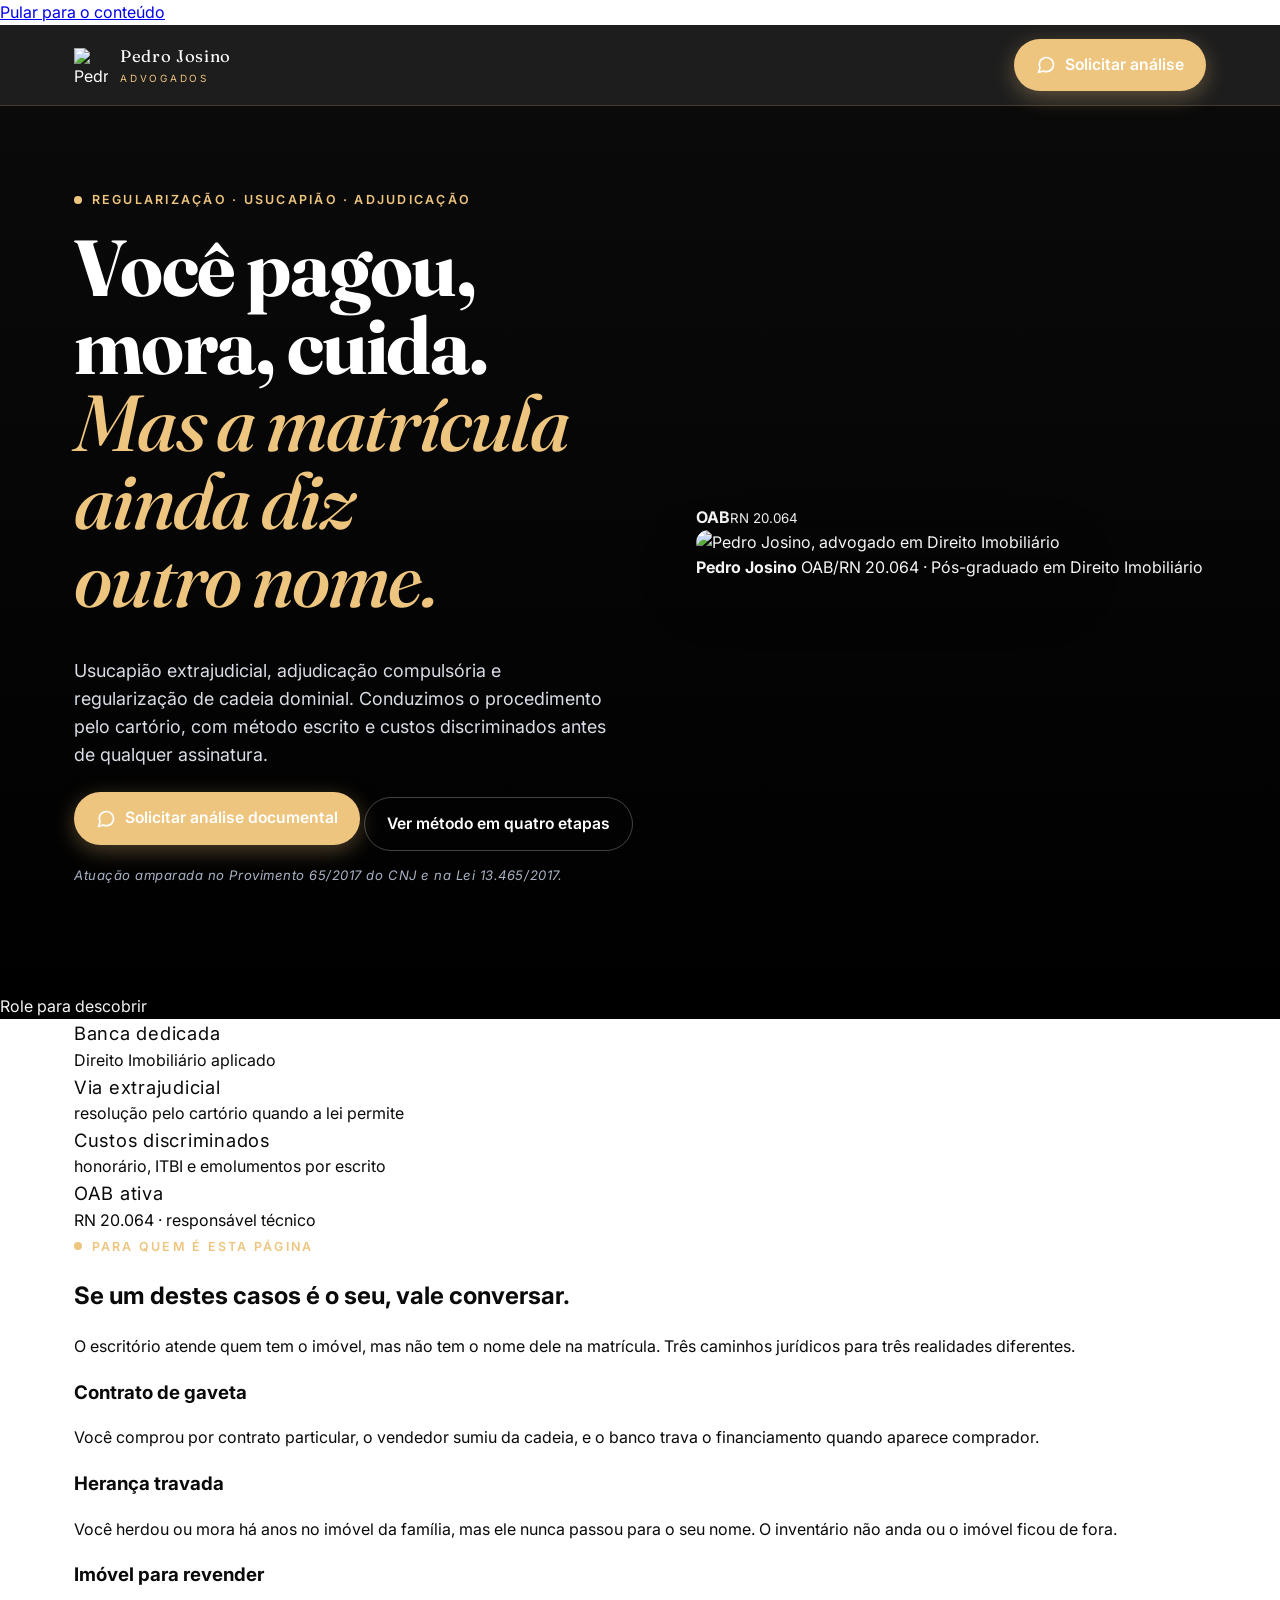
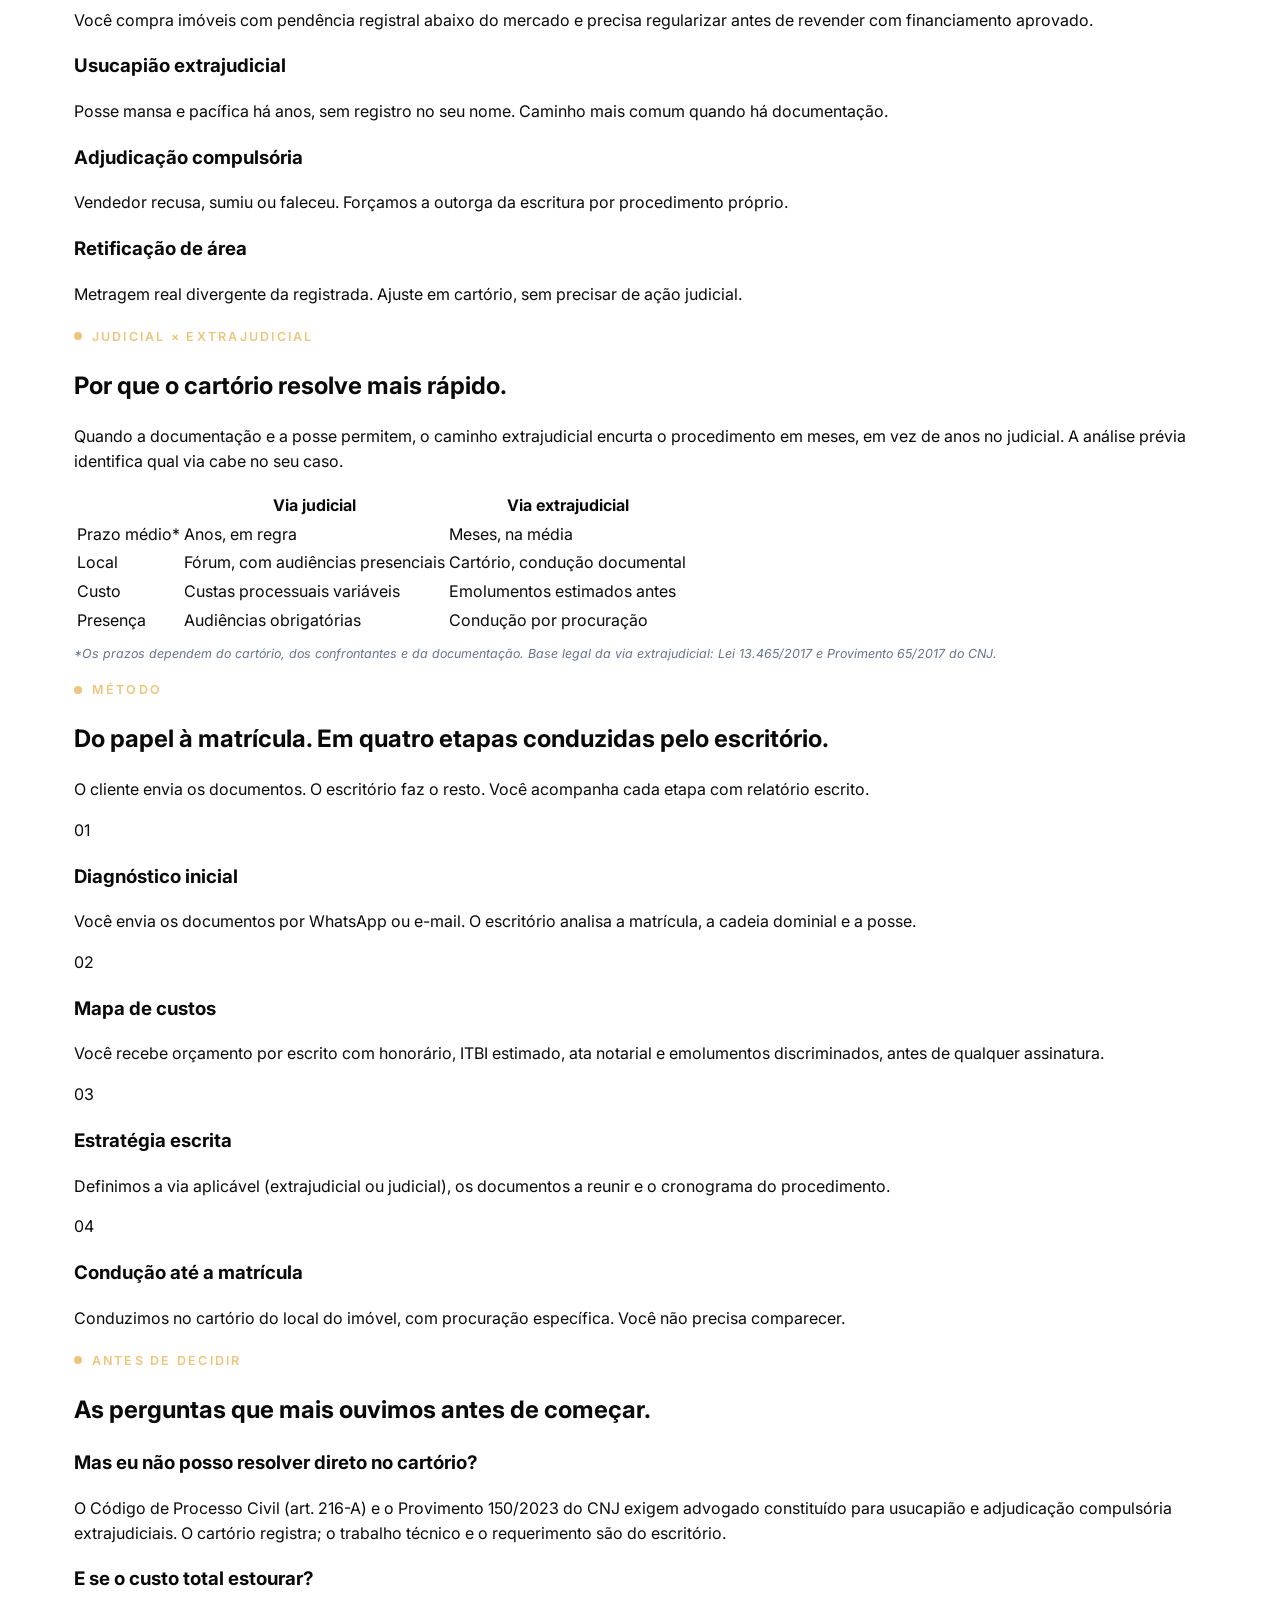
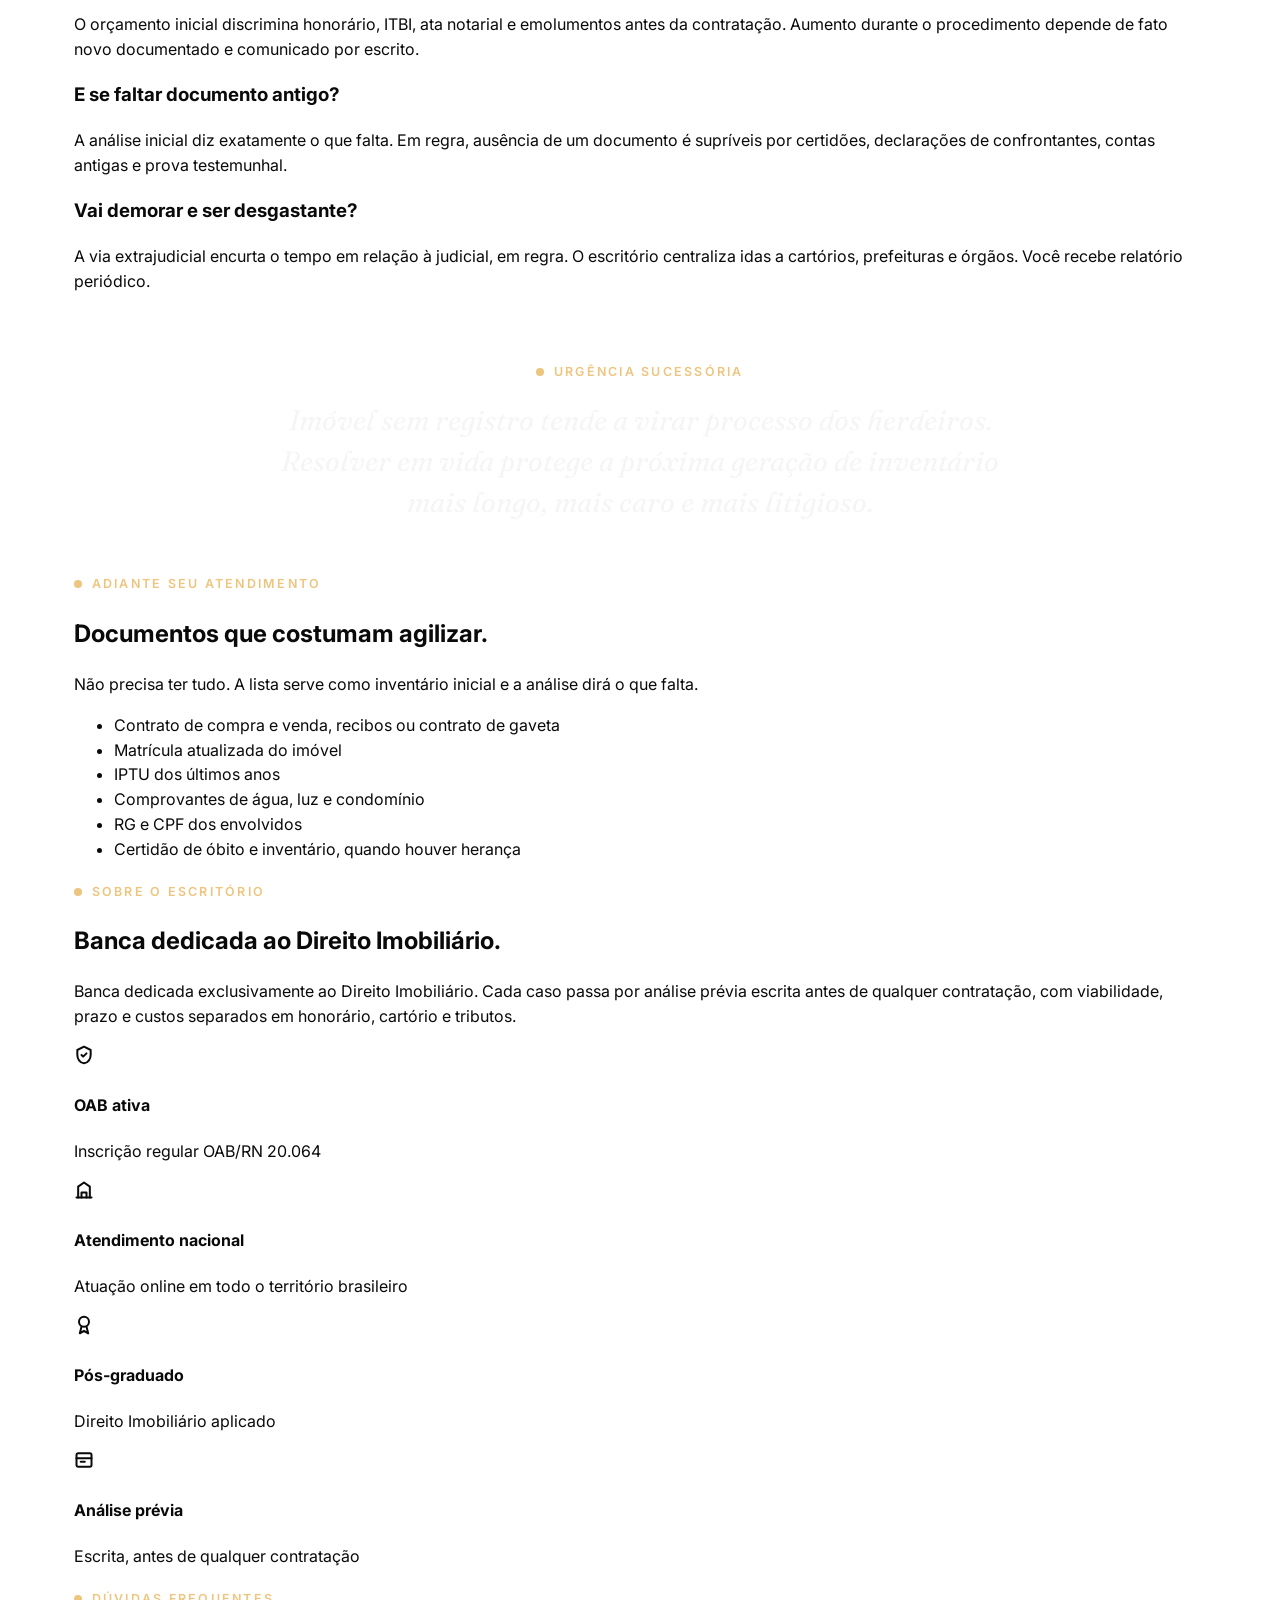
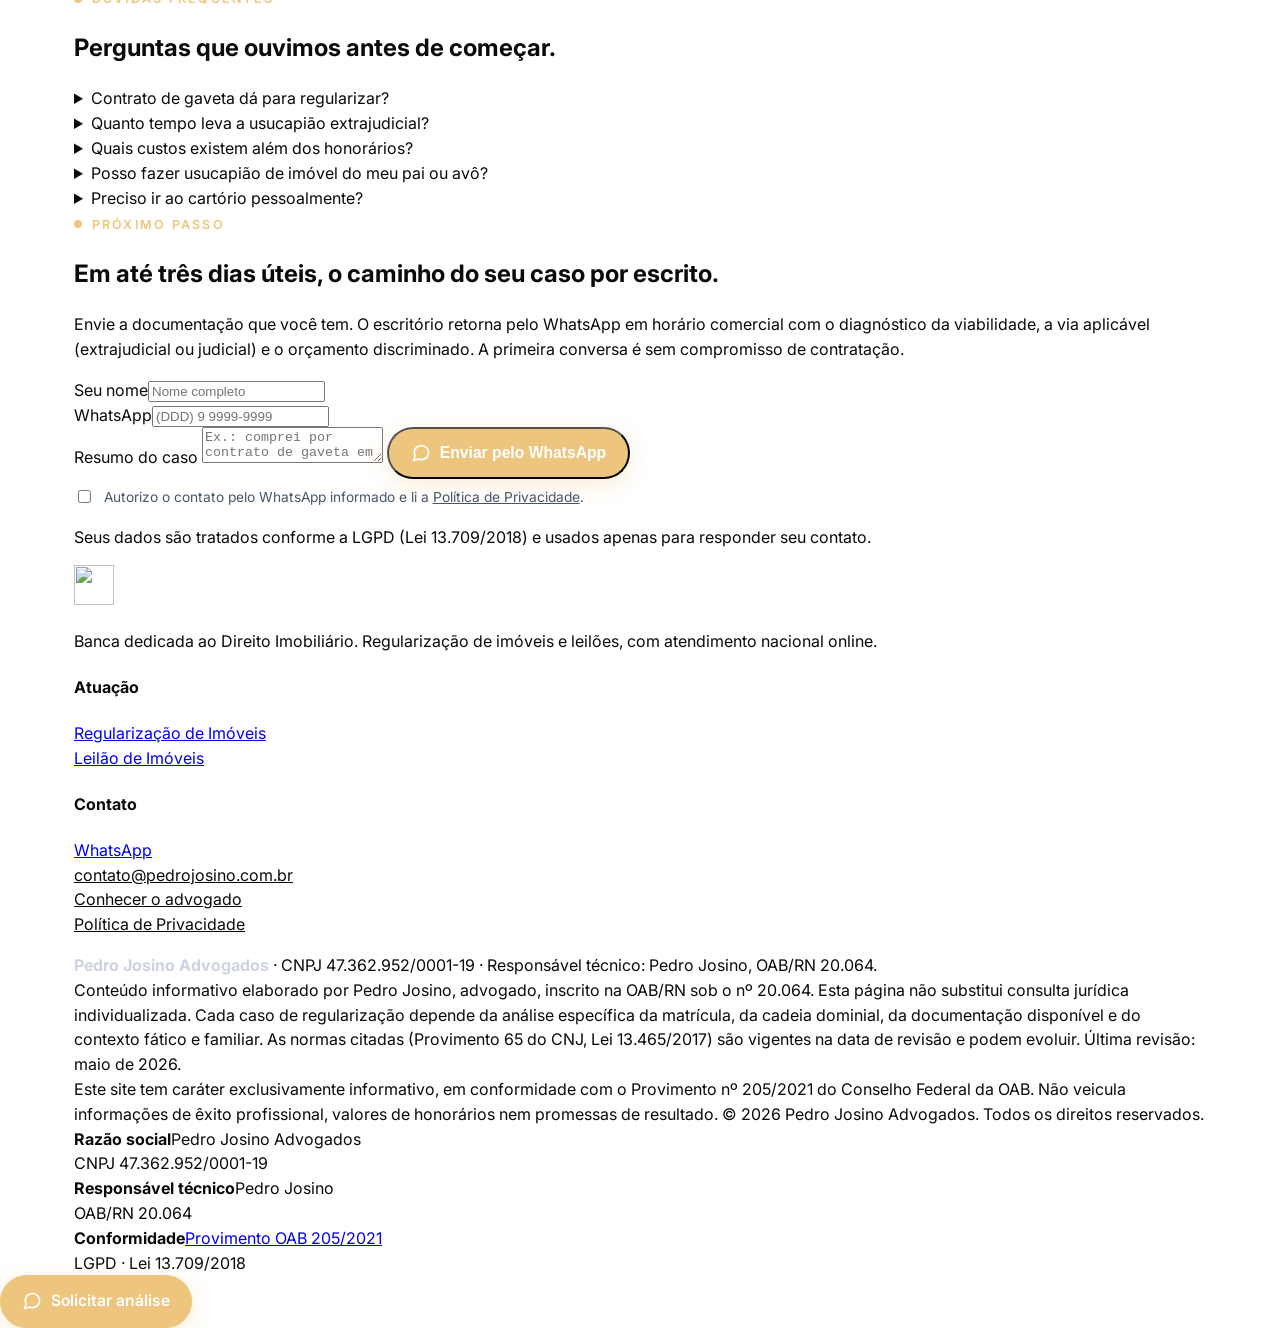
==== public/index.html @ 1b692c27 "Move LPs para raiz e /leilao no public/ (deploy estatico Vercel) - public/index.html agora serve LP " ====
<!doctype html>
<html lang="pt-BR">
<head>
<meta charset="utf-8">
<meta name="viewport" content="width=device-width,initial-scale=1">
<title>Imóvel não está no seu nome? Regularização de Imóveis | Pedro Josino Advogados.</title>
<meta name="description" content="Usucapião e adjudicação compulsória por via extrajudicial. Resolva contrato de gaveta, herança travada e imóvel sem registro. Atendimento online, custos transparentes. Fale agora.">
<meta name="robots" content="index, follow">
<meta name="theme-color" content="#0A0A0A">
<meta name="author" content="Pedro Josino Advogados">

<link rel="canonical" href="https://pedrojosino.com.br/">
<meta property="og:type" content="website">
<meta property="og:locale" content="pt_BR">
<meta property="og:site_name" content="Pedro Josino Advogados">
<meta property="og:title" content="Imóvel não está no seu nome? Pedro Josino Advogados.">
<meta property="og:description" content="Regularização de imóveis por via extrajudicial. Caminho claro, custos transparentes, atendimento humano. Resolva no cartório.">
<meta property="og:url" content="https://pedrojosino.com.br/">
<meta property="og:image" content="https://pedrojosino.com.br/regularizacao-de-imoveis/assets/og.jpg">
<meta name="twitter:card" content="summary_large_image">
<meta name="twitter:title" content="Imóvel não está no seu nome? Pedro Josino Advogados.">
<meta name="twitter:description" content="Regularização de imóveis por via extrajudicial. Resolva no cartório, com clareza de custos e prazo.">
<meta name="twitter:image" content="https://pedrojosino.com.br/regularizacao-de-imoveis/assets/og.jpg">

<link rel="icon" href="/assets/logo-pj.png">
<link rel="preload" as="image" href="/assets/pedro-josino.jpg" fetchpriority="high" decoding="async">

<link rel="preconnect" href="https://fonts.googleapis.com">
<link rel="preconnect" href="https://fonts.gstatic.com" crossorigin>
<link rel="preload" as="style" href="https://fonts.googleapis.com/css2?family=Fraunces:opsz,wght@9..144,400;9..144,500;9..144,600;9..144,700&family=Inter:wght@400;500;600;700&display=swap" onload="this.rel='stylesheet'">
<noscript><link rel="stylesheet" href="https://fonts.googleapis.com/css2?family=Fraunces:opsz,wght@9..144,400;9..144,500;9..144,600;9..144,700&family=Inter:wght@400;500;600;700&display=swap"></noscript>

<link rel="preload" href="/styles.css" as="style" onload="this.rel='stylesheet'">
<noscript><link rel="stylesheet" href="/styles.css"></noscript>

<script>
(function(){
  var GTAG_ID='{{GTAG_ID}}';
  window.dataLayer=window.dataLayer||[];
  window.gtag=function(){dataLayer.push(arguments);};
  window.click_whatsapp=function(origem){try{gtag('event','click_whatsapp',{event_category:'cta',event_label:origem||'lp-regularizacao'});}catch(e){}};
  if(GTAG_ID && GTAG_ID.indexOf('{{')!==0){
    var s=document.createElement('script');s.async=true;s.src='https://www.googletagmanager.com/gtag/js?id='+GTAG_ID;document.head.appendChild(s);
    gtag('js',new Date());gtag('config',GTAG_ID);
  }
})();
</script>

<style>
/* Critical inline tokens & above-the-fold to avoid CLS while styles.css loads */
:root{--bg-dark:#0A0A0A;--bg-deep:#000000;--accent:#EEC57F;--accent-soft:#EEC57F;--wa:#EEC57F;--text:#0A0A0A}
*{box-sizing:border-box}
body{margin:0;font-family:Inter,system-ui,sans-serif;color:#0A0A0A;line-height:1.55;-webkit-font-smoothing:antialiased}
.container{max-width:1180px;margin:0 auto;padding:0 24px}
.header{position:sticky;top:0;z-index:50;background:rgba(10,10,10,.92);backdrop-filter:blur(8px);border-bottom:1px solid rgba(238,197,127,.18)}
.header .container{display:flex;align-items:center;justify-content:space-between;padding:14px 24px}
.brand{display:flex;align-items:center;gap:12px;color:#fff;text-decoration:none}
.brand img{width:34px;height:auto}
.brand-text{font-family:'Fraunces',Georgia,serif;font-size:1.05rem;letter-spacing:.04em}
.brand-text small{display:block;font-family:Inter,sans-serif;font-size:.62rem;letter-spacing:.28em;color:#EEC57F;text-transform:uppercase;margin-top:2px}
.btn{display:inline-flex;align-items:center;justify-content:center;gap:.55rem;padding:14px 22px;border-radius:999px;font-weight:600;text-decoration:none;font-size:.98rem}
.btn-green{background:#EEC57F;color:#fff;box-shadow:0 6px 22px rgba(238,197,127,.32)}
.btn-ghost{background:transparent;color:#fff;border:1px solid rgba(255,255,255,.25)}
.hero{position:relative;background:linear-gradient(180deg,#0A0A0A 0%,#000000 100%);color:#F5F5F5;overflow:hidden}
.hero .container{display:grid;grid-template-columns:1.1fr 1fr;gap:60px;align-items:center;padding:80px 24px 96px}
.eyebrow{display:inline-flex;align-items:center;gap:.6rem;text-transform:uppercase;letter-spacing:.18em;font-size:.78rem;font-weight:600;color:#EEC57F}
.eyebrow::before{content:"";width:8px;height:8px;border-radius:50%;background:#EEC57F}
.hero h1{font-family:'Fraunces',Georgia,serif;font-weight:700;font-size:clamp(2.8rem,6.2vw,5.4rem);line-height:.98;letter-spacing:-.022em;color:#fff;margin:18px 0 .5em;text-wrap:balance}
.hero h1 em{font-style:italic;font-weight:500;color:#EEC57F;display:block}
.hero .lede{font-size:1.12rem;color:#d9dde6;max-width:540px;margin:0 0 24px}
.hero-figure img{border-radius:18px;width:100%;aspect-ratio:4/5;object-fit:cover;box-shadow:0 30px 60px rgba(0,0,0,.4)}
@media (max-width:900px){.hero .container{grid-template-columns:1fr;padding:48px 24px 64px;gap:40px}}
</style>

<script type="application/ld+json">
{
  "@context":"https://schema.org",
  "@graph":[
    {
      "@type":"LegalService",
      "@id":"https://pedrojosino.com.br/#legalservice",
      "name":"Pedro Josino Advogados — Regularização de Imóveis",
      "description":"Escritório especializado em regularização de imóveis: usucapião e adjudicação compulsória por via extrajudicial, atendimento nacional online.",
      "url":"https://pedrojosino.com.br/",
      "telephone":"+558499826890",
      "areaServed":"BR",
      "image":"https://pedrojosino.com.br/regularizacao-de-imoveis/assets/og.jpg",
      "priceRange":"$$",
      "provider":{"@type":"Attorney","name":"Pedro Josino"}
    },
    {
      "@type":"BreadcrumbList",
      "itemListElement":[
        {"@type":"ListItem","position":1,"name":"Início","item":"https://pedrojosino.com.br/"},
        {"@type":"ListItem","position":2,"name":"Regularização de Imóveis","item":"https://pedrojosino.com.br/"}
      ]
    },
    {
      "@type":"Service",
      "name":"Regularização de Imóveis (Usucapião e Adjudicação Compulsória)",
      "serviceType":"Direito Imobiliário",
      "provider":{"@type":"LegalService","name":"Pedro Josino Advogados"},
      "areaServed":"BR"
    },
    {
      "@type":"FAQPage",
      "mainEntity":[
        {"@type":"Question","name":"Contrato de gaveta dá para regularizar?","acceptedAnswer":{"@type":"Answer","text":"Sim. Quando há posse mansa e pacífica, a via mais comum é a usucapião extrajudicial, feita direto no cartório, com prazo médio bem menor que a via judicial."}},
        {"@type":"Question","name":"Quanto tempo leva a usucapião extrajudicial?","acceptedAnswer":{"@type":"Answer","text":"Em casos com documentação reunida, a média é de 6 a 12 meses, contra anos na via judicial. O prazo depende do cartório e da concordância dos confrontantes."}},
        {"@type":"Question","name":"Quais custos existem além dos honorários?","acceptedAnswer":{"@type":"Answer","text":"ITBI, ata notarial, emolumentos de cartório e registro. Tudo é estimado já na primeira reunião, separado do honorário, para você não ser surpreendido no meio do caminho."}},
        {"@type":"Question","name":"Posso fazer usucapião de imóvel do meu pai ou avô?","acceptedAnswer":{"@type":"Answer","text":"Depende da situação possessória. Em muitos casos de herança com inventário travado, a adjudicação compulsória resolve mais rápido. Analisamos o caminho mais curto antes de propor qualquer ação."}},
        {"@type":"Question","name":"Preciso ir ao cartório pessoalmente?","acceptedAnswer":{"@type":"Answer","text":"Não. O atendimento é nacional e online. Documentos por e-mail ou WhatsApp e procuração específica para conduzir tudo no cartório do local do imóvel."}},
        {"@type":"Question","name":"E se faltar algum documento antigo?","acceptedAnswer":{"@type":"Answer","text":"Reconstituímos a cadeia possessória com declarações, contas, contratos e testemunhas. A análise inicial diz exatamente o que falta e como suprir."}}
      ]
    }
  ]
}
</script>
</head>
<body>

<a class="skip-link" href="#main">Pular para o conteúdo</a>

<header class="header">
  <div class="container">
    <a class="brand" href="#">
      <img src="/assets/logo-pj.png" alt="Pedro Josino Advogados" width="34" height="34" loading="eager" decoding="async">
      <span class="brand-text">Pedro Josino<small>Advogados</small></span>
    </a>
    <a class="btn btn-green" href="#contato" onclick="click_whatsapp('header-cta-form')">
      <svg viewBox="0 0 24 24" width="20" height="20" fill="none" stroke="currentColor" stroke-width="2" stroke-linecap="round" stroke-linejoin="round" aria-hidden="true"><path d="M21 11.5a8.38 8.38 0 0 1-.9 3.8 8.5 8.5 0 0 1-7.6 4.7 8.38 8.38 0 0 1-3.8-.9L3 21l1.9-5.7a8.38 8.38 0 0 1-.9-3.8 8.5 8.5 0 0 1 4.7-7.6 8.38 8.38 0 0 1 3.8-.9h.5a8.48 8.48 0 0 1 8 8v.5z"/></svg>
      Solicitar análise
    </a>
  </div>
</header>

<main id="main">
<!-- HERO -->
<section class="hero">
  <div class="container">
    <div>
      <span class="eyebrow">Regularização · Usucapião · Adjudicação</span>
      <h1>Você pagou, mora, cuida.<em>Mas a matrícula ainda diz outro nome.</em></h1>
      <p class="lede">Usucapião extrajudicial, adjudicação compulsória e regularização de cadeia dominial. Conduzimos o procedimento pelo cartório, com método escrito e custos discriminados antes de qualquer assinatura.</p>
      <div class="hero-ctas">
        <a class="btn btn-green btn-lg" href="#contato" onclick="click_whatsapp('hero-cta-form')">
          <svg viewBox="0 0 24 24" width="20" height="20" fill="none" stroke="currentColor" stroke-width="2" stroke-linecap="round" stroke-linejoin="round" aria-hidden="true"><path d="M21 11.5a8.38 8.38 0 0 1-.9 3.8 8.5 8.5 0 0 1-7.6 4.7 8.38 8.38 0 0 1-3.8-.9L3 21l1.9-5.7a8.38 8.38 0 0 1-.9-3.8 8.5 8.5 0 0 1 4.7-7.6 8.38 8.38 0 0 1 3.8-.9h.5a8.48 8.48 0 0 1 8 8v.5z"/></svg>
          Solicitar análise documental
        </a>
        <a class="btn btn-ghost btn-lg" href="#metodo">Ver método em quatro etapas</a>
      </div>
      <p style="margin-top:14px;font-size:.82rem;color:#a8b2c4;letter-spacing:.04em"><em>Atuação amparada no Provimento 65/2017 do CNJ e na Lei 13.465/2017.</em></p>
    </div>

    <div class="hero-figure">
      <div class="seal" aria-hidden="true"><b>OAB</b><small>RN 20.064</small></div>
      <img src="/assets/pedro-josino.jpg" alt="Pedro Josino, advogado em Direito Imobiliário" width="1600" height="2000" fetchpriority="high" decoding="async">
      <div class="authority-card">
        <strong>Pedro Josino</strong>
        <span>OAB/RN 20.064 · Pós-graduado em Direito Imobiliário</span>
      </div>
    </div>
  </div>
  <div class="hero-scroll" aria-hidden="true">Role para descobrir</div>
</section>

<!-- STATS -->
<section class="stats">
  <div class="container">
    <div class="grid">
      <div><div class="num" style="font-size:1.15rem;letter-spacing:.04em">Banca dedicada</div><span class="lab">Direito Imobiliário aplicado</span></div>
      <div><div class="num" style="font-size:1.15rem;letter-spacing:.04em">Via extrajudicial</div><span class="lab">resolução pelo cartório quando a lei permite</span></div>
      <div><div class="num" style="font-size:1.15rem;letter-spacing:.04em">Custos discriminados</div><span class="lab">honorário, ITBI e emolumentos por escrito</span></div>
      <div><div class="num" style="font-size:1.15rem;letter-spacing:.04em">OAB ativa</div><span class="lab">RN 20.064 · responsável técnico</span></div>
    </div>
  </div>
</section>

<!-- SITUAÇÕES (subido pra logo após o hero) -->
<section class="bg-soft">
  <div class="container">
    <div class="section-head">
      <span class="eyebrow">Para quem é esta página</span>
      <h2>Se um destes casos é o seu, vale conversar.</h2>
      <p>O escritório atende quem tem o imóvel, mas não tem o nome dele na matrícula. Três caminhos jurídicos para três realidades diferentes.</p>
    </div>
    <div class="cards">
      <div class="card featured"><h3>Contrato de gaveta</h3><p>Você comprou por contrato particular, o vendedor sumiu da cadeia, e o banco trava o financiamento quando aparece comprador.</p></div>
      <div class="card featured"><h3>Herança travada</h3><p>Você herdou ou mora há anos no imóvel da família, mas ele nunca passou para o seu nome. O inventário não anda ou o imóvel ficou de fora.</p></div>
      <div class="card featured"><h3>Imóvel para revender</h3><p>Você compra imóveis com pendência registral abaixo do mercado e precisa regularizar antes de revender com financiamento aprovado.</p></div>
      <div class="card"><h3>Usucapião extrajudicial</h3><p>Posse mansa e pacífica há anos, sem registro no seu nome. Caminho mais comum quando há documentação.</p></div>
      <div class="card"><h3>Adjudicação compulsória</h3><p>Vendedor recusa, sumiu ou faleceu. Forçamos a outorga da escritura por procedimento próprio.</p></div>
      <div class="card"><h3>Retificação de área</h3><p>Metragem real divergente da registrada. Ajuste em cartório, sem precisar de ação judicial.</p></div>
    </div>
  </div>
</section>

<!-- PROMESSA -->
<section>
  <div class="container">
    <div class="section-head">
      <span class="eyebrow">Judicial × Extrajudicial</span>
      <h2>Por que o cartório resolve mais rápido.</h2>
      <p>Quando a documentação e a posse permitem, o caminho extrajudicial encurta o procedimento em meses, em vez de anos no judicial. A análise prévia identifica qual via cabe no seu caso.</p>
    </div>
    <div class="compare">
      <table>
        <thead>
          <tr>
            <th></th>
            <th>Via judicial</th>
            <th class="col-good">Via extrajudicial</th>
          </tr>
        </thead>
        <tbody>
          <tr><td class="label">Prazo médio*</td><td>Anos, em regra</td><td class="col-good">Meses, na média</td></tr>
          <tr><td class="label">Local</td><td>Fórum, com audiências presenciais</td><td class="col-good">Cartório, condução documental</td></tr>
          <tr><td class="label">Custo</td><td>Custas processuais variáveis</td><td class="col-good">Emolumentos estimados antes</td></tr>
          <tr><td class="label">Presença</td><td>Audiências obrigatórias</td><td class="col-good">Condução por procuração</td></tr>
        </tbody>
      </table>
      <p style="font-size:.78rem;color:#64748b;margin-top:8px"><em>*Os prazos dependem do cartório, dos confrontantes e da documentação. Base legal da via extrajudicial: Lei 13.465/2017 e Provimento 65/2017 do CNJ.</em></p>
    </div>
  </div>
</section>


<!-- MÉTODO (era "Como funciona") -->
<section id="metodo" class="bg-soft">
  <div class="container">
    <div class="section-head">
      <span class="eyebrow">Método</span>
      <h2>Do papel à matrícula. Em quatro etapas conduzidas pelo escritório.</h2>
      <p>O cliente envia os documentos. O escritório faz o resto. Você acompanha cada etapa com relatório escrito.</p>
    </div>
    <div class="steps">
      <div class="step"><div class="num">01</div><h3>Diagnóstico inicial</h3><p>Você envia os documentos por WhatsApp ou e-mail. O escritório analisa a matrícula, a cadeia dominial e a posse.</p></div>
      <div class="step"><div class="num">02</div><h3>Mapa de custos</h3><p>Você recebe orçamento por escrito com honorário, ITBI estimado, ata notarial e emolumentos discriminados, antes de qualquer assinatura.</p></div>
      <div class="step"><div class="num">03</div><h3>Estratégia escrita</h3><p>Definimos a via aplicável (extrajudicial ou judicial), os documentos a reunir e o cronograma do procedimento.</p></div>
      <div class="step"><div class="num">04</div><h3>Condução até a matrícula</h3><p>Conduzimos no cartório do local do imóvel, com procuração específica. Você não precisa comparecer.</p></div>
    </div>
  </div>
</section>

<!-- MAS E SE — quebra de objeção em destaque -->
<section>
  <div class="container">
    <div class="section-head">
      <span class="eyebrow">Antes de decidir</span>
      <h2>As perguntas que mais ouvimos antes de começar.</h2>
    </div>
    <div class="cards" style="grid-template-columns:repeat(auto-fit,minmax(280px,1fr))">
      <div class="card"><h3>Mas eu não posso resolver direto no cartório?</h3><p>O Código de Processo Civil (art. 216-A) e o Provimento 150/2023 do CNJ exigem advogado constituído para usucapião e adjudicação compulsória extrajudiciais. O cartório registra; o trabalho técnico e o requerimento são do escritório.</p></div>
      <div class="card"><h3>E se o custo total estourar?</h3><p>O orçamento inicial discrimina honorário, ITBI, ata notarial e emolumentos antes da contratação. Aumento durante o procedimento depende de fato novo documentado e comunicado por escrito.</p></div>
      <div class="card"><h3>E se faltar documento antigo?</h3><p>A análise inicial diz exatamente o que falta. Em regra, ausência de um documento é supríveis por certidões, declarações de confrontantes, contas antigas e prova testemunhal.</p></div>
      <div class="card"><h3>Vai demorar e ser desgastante?</h3><p>A via extrajudicial encurta o tempo em relação à judicial, em regra. O escritório centraliza idas a cartórios, prefeituras e órgãos. Você recebe relatório periódico.</p></div>
    </div>
  </div>
</section>

<!-- URGÊNCIA SUCESSÓRIA -->
<section class="bg-dark" style="padding:48px 0">
  <div class="container" style="text-align:center;max-width:780px">
    <span class="eyebrow" style="color:var(--accent)">Urgência sucessória</span>
    <p style="font-family:'Fraunces',serif;font-size:clamp(1.25rem,2.5vw,1.75rem);line-height:1.45;color:#F5F5F5;margin:18px 0 0"><em>Imóvel sem registro tende a virar processo dos herdeiros. Resolver em vida protege a próxima geração de inventário mais longo, mais caro e mais litigioso.</em></p>
  </div>
</section>

<!-- DOCUMENTOS -->
<section>
  <div class="container">
    <div class="section-head">
      <span class="eyebrow">Adiante seu atendimento</span>
      <h2>Documentos que costumam agilizar.</h2>
      <p>Não precisa ter tudo. A lista serve como inventário inicial e a análise dirá o que falta.</p>
    </div>
    <ul class="docs">
      <li>Contrato de compra e venda, recibos ou contrato de gaveta</li>
      <li>Matrícula atualizada do imóvel</li>
      <li>IPTU dos últimos anos</li>
      <li>Comprovantes de água, luz e condomínio</li>
      <li>RG e CPF dos envolvidos</li>
      <li>Certidão de óbito e inventário, quando houver herança</li>
    </ul>
  </div>
</section>


<!-- SOBRE / AUTORIDADE -->
<section class="bg-dark">
  <div class="container about">
    <div>
      <span class="eyebrow">Sobre o escritório</span>
      <h2>Banca dedicada ao Direito Imobiliário.</h2>
      <p>Banca dedicada exclusivamente ao Direito Imobiliário. Cada caso passa por análise prévia escrita antes de qualquer contratação, com viabilidade, prazo e custos separados em honorário, cartório e tributos.</p>
    </div>

    <div>
      <div class="seals">
        <div class="seal">
          <div class="ico"><svg width="20" height="20" viewBox="0 0 24 24" fill="none" stroke="currentColor" stroke-width="2.4" stroke-linecap="round" stroke-linejoin="round"><path d="M12 2 4 6v6c0 5 3.4 9.4 8 10 4.6-.6 8-5 8-10V6l-8-4z"/><path d="m9 12 2 2 4-4"/></svg></div>
          <h4>OAB ativa</h4>
          <p>Inscrição regular OAB/RN 20.064</p>
        </div>
        <div class="seal">
          <div class="ico"><svg width="20" height="20" viewBox="0 0 24 24" fill="none" stroke="currentColor" stroke-width="2.4" stroke-linecap="round" stroke-linejoin="round"><path d="M3 21h18"/><path d="M5 21V8l7-5 7 5v13"/><path d="M9 21v-6h6v6"/></svg></div>
          <h4>Atendimento nacional</h4>
          <p>Atuação online em todo o território brasileiro</p>
        </div>
        <div class="seal">
          <div class="ico"><svg width="20" height="20" viewBox="0 0 24 24" fill="none" stroke="currentColor" stroke-width="2.4" stroke-linecap="round" stroke-linejoin="round"><circle cx="12" cy="8" r="6"/><path d="m9 14-2 8 5-3 5 3-2-8"/></svg></div>
          <h4>Pós-graduado</h4>
          <p>Direito Imobiliário aplicado</p>
        </div>
        <div class="seal">
          <div class="ico"><svg width="20" height="20" viewBox="0 0 24 24" fill="none" stroke="currentColor" stroke-width="2.4" stroke-linecap="round" stroke-linejoin="round"><rect x="3" y="4" width="18" height="16" rx="2"/><path d="M3 10h18"/><path d="M8 14h5"/></svg></div>
          <h4>Análise prévia</h4>
          <p>Escrita, antes de qualquer contratação</p>
        </div>
      </div>
    </div>
  </div>
</section>

<!-- FAQ -->
<section>
  <div class="container">
    <div class="section-head">
      <span class="eyebrow">Dúvidas frequentes</span>
      <h2>Perguntas que ouvimos antes de começar.</h2>
    </div>
    <div class="faq">
      <details><summary>Contrato de gaveta dá para regularizar?</summary><div class="answer">Em regra, sim. Quando há posse mansa e pacífica documentável, a via mais comum tende a ser a usucapião extrajudicial, feita direto no cartório. A análise inicial confirma a viabilidade no seu caso específico.</div></details>
      <details><summary>Quanto tempo leva a usucapião extrajudicial?</summary><div class="answer">Com a documentação reunida, a média costuma ficar na faixa de meses, e não anos como no judicial. O prazo final depende do cartório, dos confrontantes e da complexidade da cadeia possessória.</div></details>
      <details><summary>Quais custos existem além dos honorários?</summary><div class="answer">Em regra, ITBI, ata notarial, emolumentos de cartório e registro. Todos são estimados por escrito antes da contratação, separadamente do honorário, para que você decida com a conta fechada.</div></details>
      <details><summary>Posso fazer usucapião de imóvel do meu pai ou avô?</summary><div class="answer">Depende da situação possessória e do contexto sucessório. Em muitos casos de herança com inventário travado, a adjudicação compulsória resolve mais rápido. A análise inicial aponta o caminho mais curto antes de propor qualquer ação.</div></details>
      <details><summary>Preciso ir ao cartório pessoalmente?</summary><div class="answer">Não. O atendimento é nacional e online, com procuração específica para que o escritório conduza no cartório do local do imóvel.</div></details>

    </div>
  </div>
</section>

<!-- CTA FINAL com micro-form -->
<section id="contato" class="cta-final">
  <div class="container">
    <span class="eyebrow" style="color:var(--accent-soft)">Próximo passo</span>
    <h2>Em até três dias úteis, o caminho do seu caso por escrito.</h2>
    <p>Envie a documentação que você tem. O escritório retorna pelo WhatsApp em horário comercial com o diagnóstico da viabilidade, a via aplicável (extrajudicial ou judicial) e o orçamento discriminado. A primeira conversa é sem compromisso de contratação.</p>


    <form class="form-mini" onsubmit="return enviarFormRegular(event)">
      <div class="row">
        <div><label for="f-nome">Seu nome</label><input id="f-nome" type="text" required placeholder="Nome completo"></div>
        <div><label for="f-wpp">WhatsApp</label><input id="f-wpp" type="tel" required placeholder="(DDD) 9 9999-9999"></div>
      </div>
      <label for="f-caso">Resumo do caso</label>
      <textarea id="f-caso" placeholder="Ex.: comprei por contrato de gaveta em 2010, vendedor já faleceu..."></textarea>
      <button class="btn btn-green btn-lg submit" type="submit">
        <svg viewBox="0 0 24 24" width="20" height="20" fill="none" stroke="currentColor" stroke-width="2" stroke-linecap="round" stroke-linejoin="round" aria-hidden="true"><path d="M21 11.5a8.38 8.38 0 0 1-.9 3.8 8.5 8.5 0 0 1-7.6 4.7 8.38 8.38 0 0 1-3.8-.9L3 21l1.9-5.7a8.38 8.38 0 0 1-.9-3.8 8.5 8.5 0 0 1 4.7-7.6 8.38 8.38 0 0 1 3.8-.9h.5a8.48 8.48 0 0 1 8 8v.5z"/></svg>
        Enviar pelo WhatsApp
      </button>
      <label class="opt-in" style="display:flex;gap:.6rem;align-items:flex-start;font-size:.86rem;color:#475569;margin-top:8px"><input type="checkbox" id="f-optin" required style="margin-top:3px"> <span>Autorizo o contato pelo WhatsApp informado e li a <a href="/politica-de-privacidade" style="color:inherit;text-decoration:underline">Política de Privacidade</a>.</span></label>
      <p class="privacy">Seus dados são tratados conforme a LGPD (Lei 13.709/2018) e usados apenas para responder seu contato.</p>
    </form>
  </div>
</section>
</main>

<footer class="footer">
  <div class="container">
    <div>
      <div class="brand-mini">
        <img src="/assets/logo-pj.png" alt="" width="40" height="40" loading="lazy" decoding="async">
        <strong style="color:#fff;font-family:'Fraunces',serif;font-size:1.1rem">Pedro Josino Advogados</strong>
      </div>
      <p>Banca dedicada ao Direito Imobiliário. Regularização de imóveis e leilões, com atendimento nacional online.</p>
    </div>
    <div>
      <h4>Atuação</h4>
      <p><a href="/">Regularização de Imóveis</a><br><a href="/leilao">Leilão de Imóveis</a></p>
    </div>
    <div>
      <h4>Contato</h4>
      <p><a href="https://wa.me/558499826890" onclick="click_whatsapp('footer')">WhatsApp</a><br><a href="mailto:contato@pedrojosino.com.br" style="color:inherit">contato@pedrojosino.com.br</a><br><a href="/quem-e" style="color:inherit">Conhecer o advogado</a><br><a href="/politica-de-privacidade" style="color:inherit">Política de Privacidade</a></p>
    </div>
    <div class="disclaimer">
      <strong style="color:#cdd3df">Pedro Josino Advogados</strong> · CNPJ 47.362.952/0001-19 · Responsável técnico: Pedro Josino, OAB/RN 20.064.<br>
      Conteúdo informativo elaborado por Pedro Josino, advogado, inscrito na OAB/RN sob o nº 20.064. Esta página não substitui consulta jurídica individualizada. Cada caso de regularização depende da análise específica da matrícula, da cadeia dominial, da documentação disponível e do contexto fático e familiar. As normas citadas (Provimento 65 do CNJ, Lei 13.465/2017) são vigentes na data de revisão e podem evoluir. Última revisão: <span data-revisao>maio de 2026</span>.<br>
      Este site tem caráter exclusivamente informativo, em conformidade com o Provimento nº 205/2021 do Conselho Federal da OAB. Não veicula informações de êxito profissional, valores de honorários nem promessas de resultado. © <span id="year"></span> Pedro Josino Advogados. Todos os direitos reservados.
    </div>
    <div class="legal-grid" style="grid-column:1/-1">
      <div><strong>Razão social</strong>Pedro Josino Advogados<br>CNPJ 47.362.952/0001-19</div>
      <div><strong>Responsável técnico</strong>Pedro Josino<br>OAB/RN 20.064</div>
      <div><strong>Conformidade</strong><a href="https://www.oab.org.br/leisnormas/legislacao/provimentos/205-2021" target="_blank" rel="noopener noreferrer">Provimento OAB 205/2021</a><br>LGPD · Lei 13.709/2018</div>
    </div>
  </div>
</footer>


<div class="sticky-mobile">
  <a class="btn btn-green" href="#contato" onclick="click_whatsapp('sticky-mobile-form')">
    <svg viewBox="0 0 24 24" width="20" height="20" fill="none" stroke="currentColor" stroke-width="2" stroke-linecap="round" stroke-linejoin="round" aria-hidden="true"><path d="M21 11.5a8.38 8.38 0 0 1-.9 3.8 8.5 8.5 0 0 1-7.6 4.7 8.38 8.38 0 0 1-3.8-.9L3 21l1.9-5.7a8.38 8.38 0 0 1-.9-3.8 8.5 8.5 0 0 1 4.7-7.6 8.38 8.38 0 0 1 3.8-.9h.5a8.48 8.48 0 0 1 8 8v.5z"/></svg>
    Solicitar análise
  </a>
</div>

<script>
  document.getElementById('year').textContent = new Date().getFullYear();
  function enviarFormRegular(e){
    e.preventDefault();
    var optin = document.getElementById('f-optin');
    if(!optin || !optin.checked){ alert('Para continuar, autorize o contato e a Política de Privacidade.'); return false; }
    var nome = (document.getElementById('f-nome').value || '').trim().slice(0,120);
    var wpp  = (document.getElementById('f-wpp').value || '').trim().slice(0,30);
    var caso = (document.getElementById('f-caso').value || '').trim().slice(0,1500);
    if(!nome || !wpp){ alert('Preencha nome e WhatsApp.'); return false; }
    var msg = "Olá! Quero iniciar a análise de regularização do meu imóvel.%0A%0A"
            + "Nome: " + encodeURIComponent(nome) + "%0A"
            + "WhatsApp: " + encodeURIComponent(wpp) + "%0A"
            + (caso ? "Resumo: " + encodeURIComponent(caso) : "");
    try{ click_whatsapp('form-cta'); }catch(_){}
    window.open("https://wa.me/558499826890?text=" + msg, "_blank", "noopener,noreferrer");
    return false;
  }
</script>

<script src="/fx.js" defer></script>
</body>
</html>
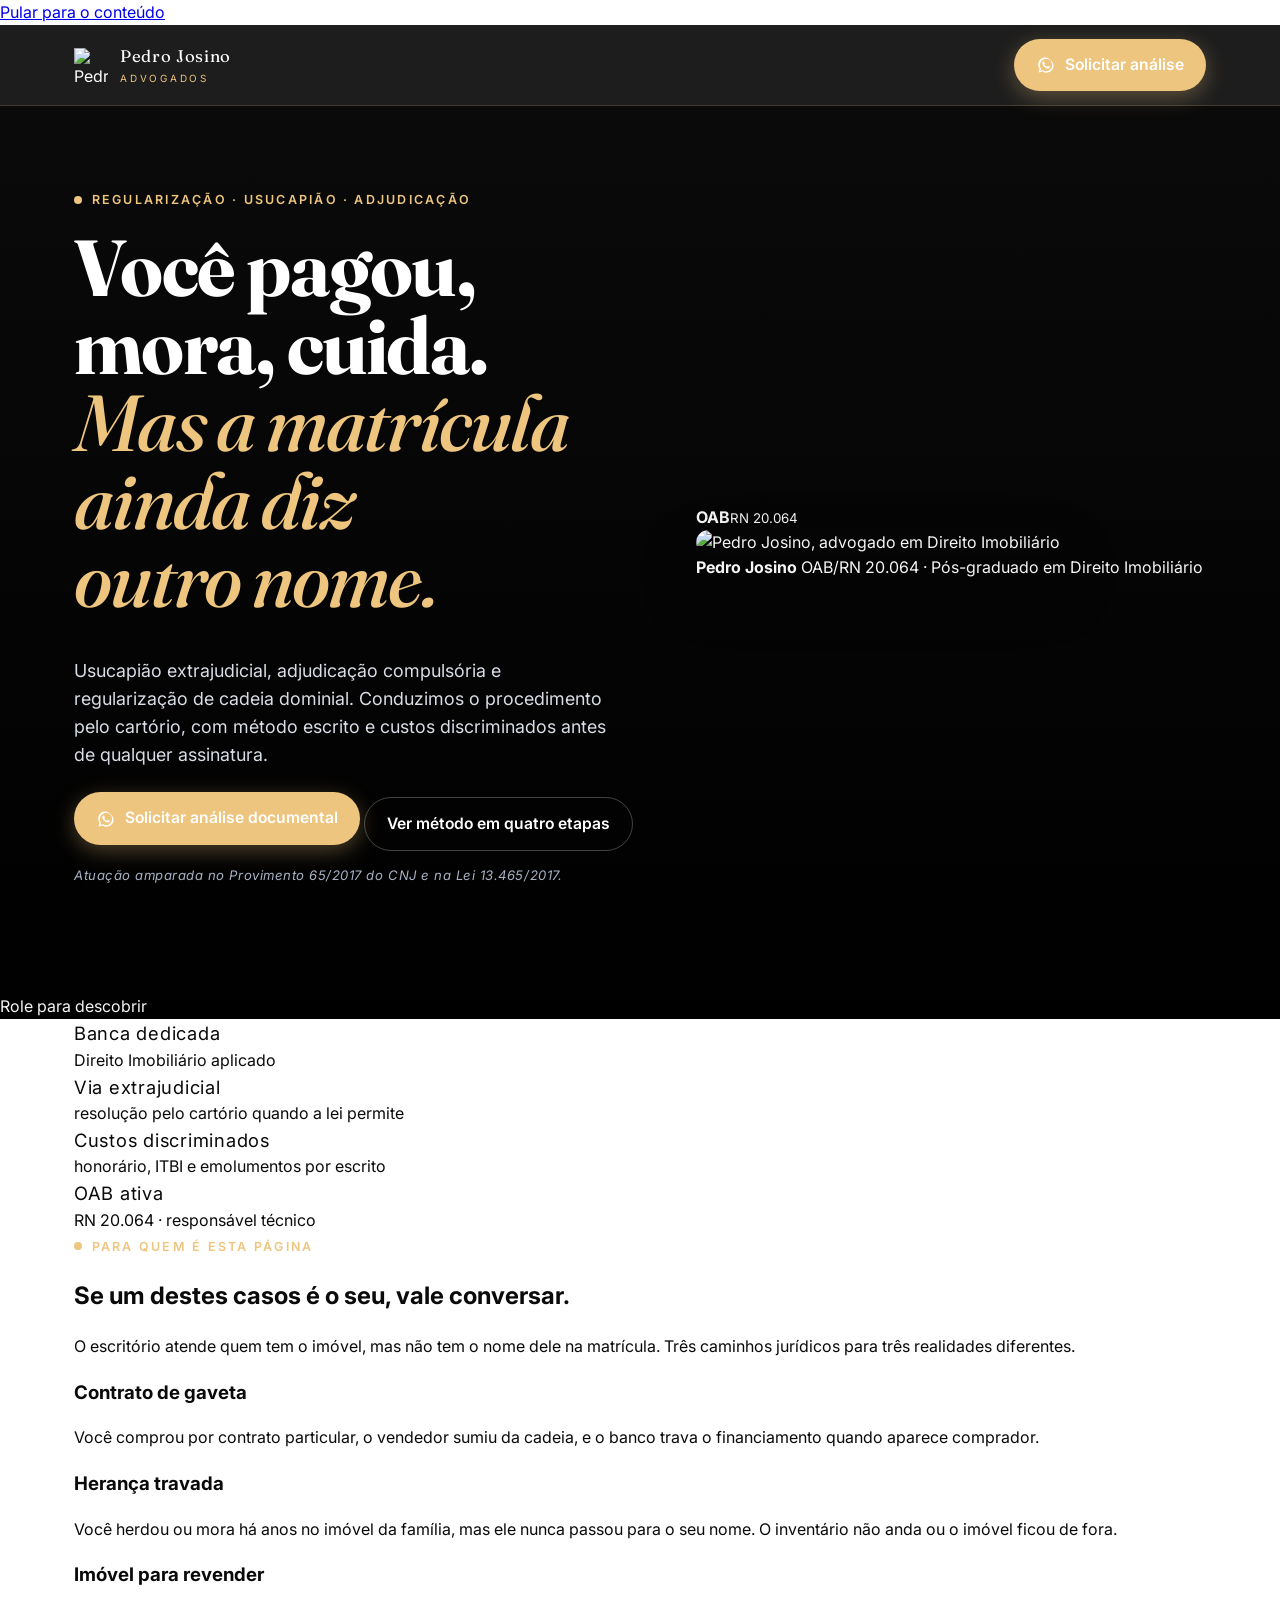
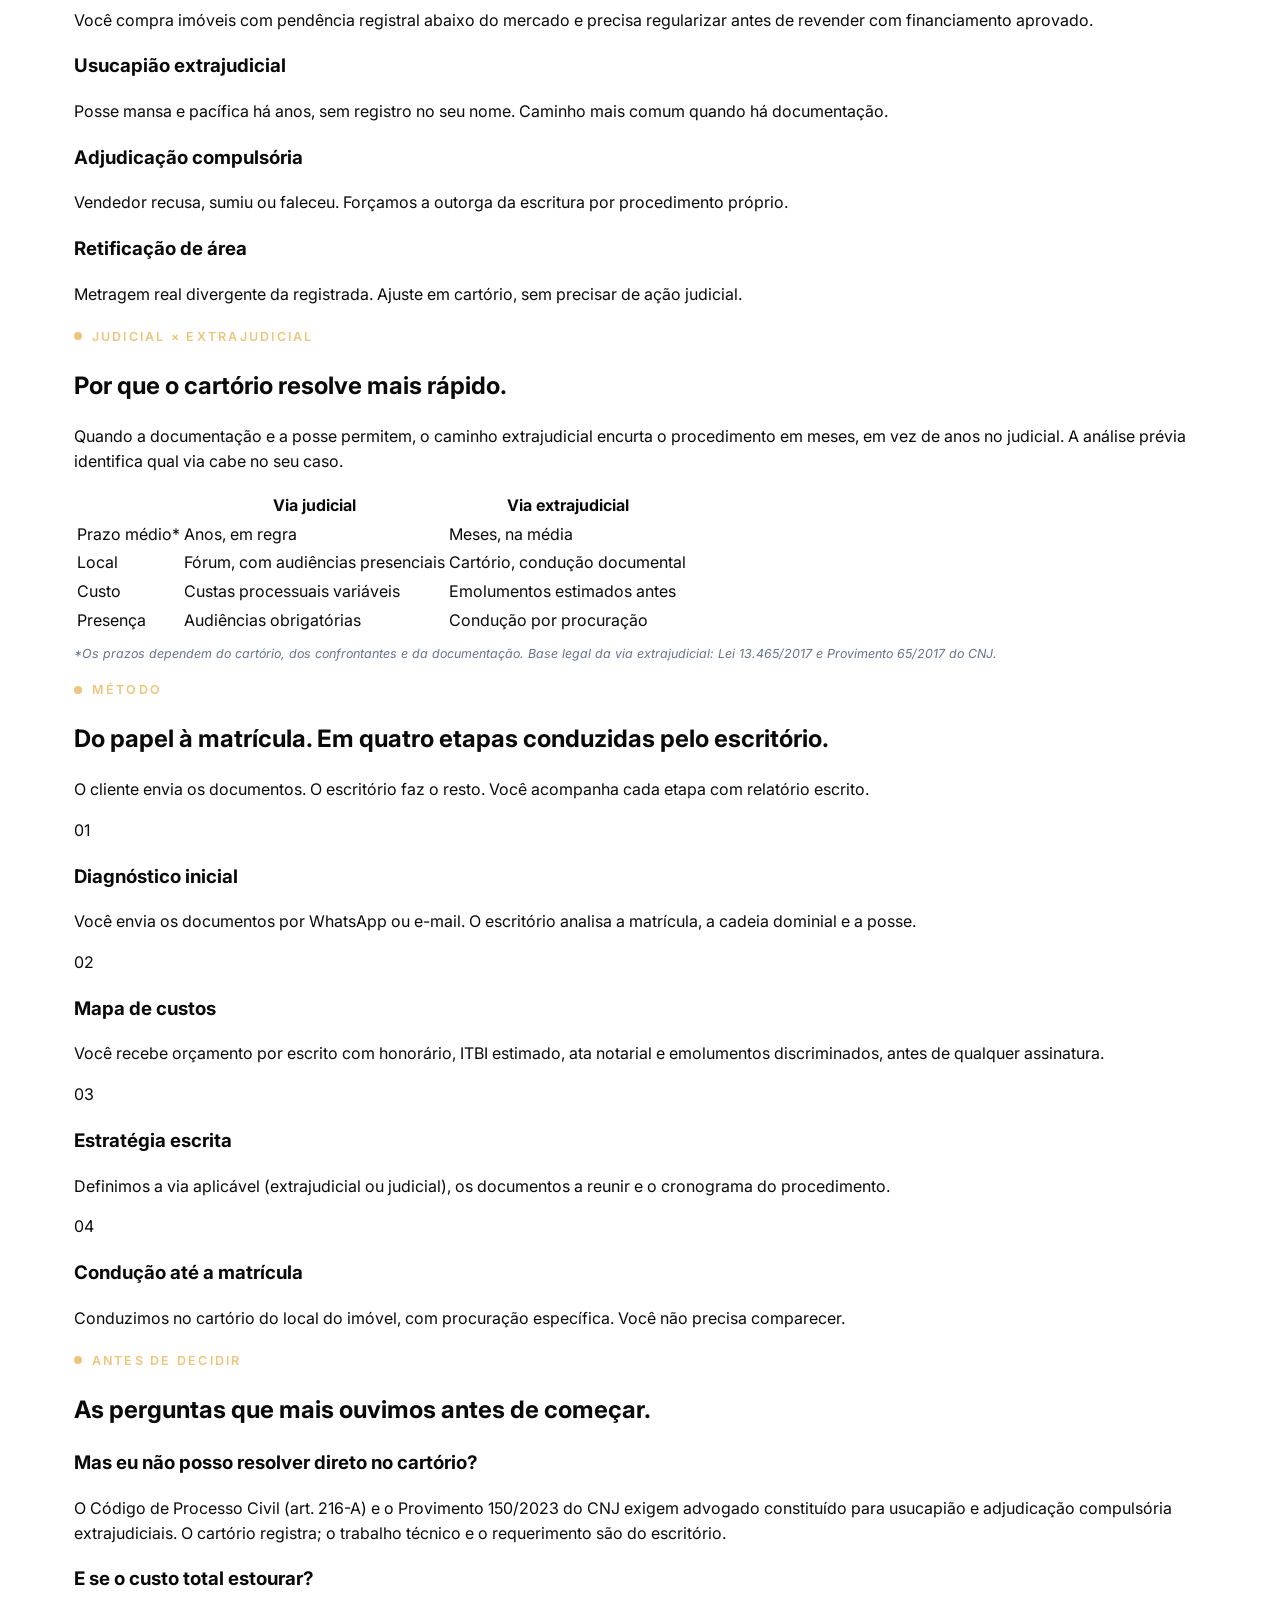
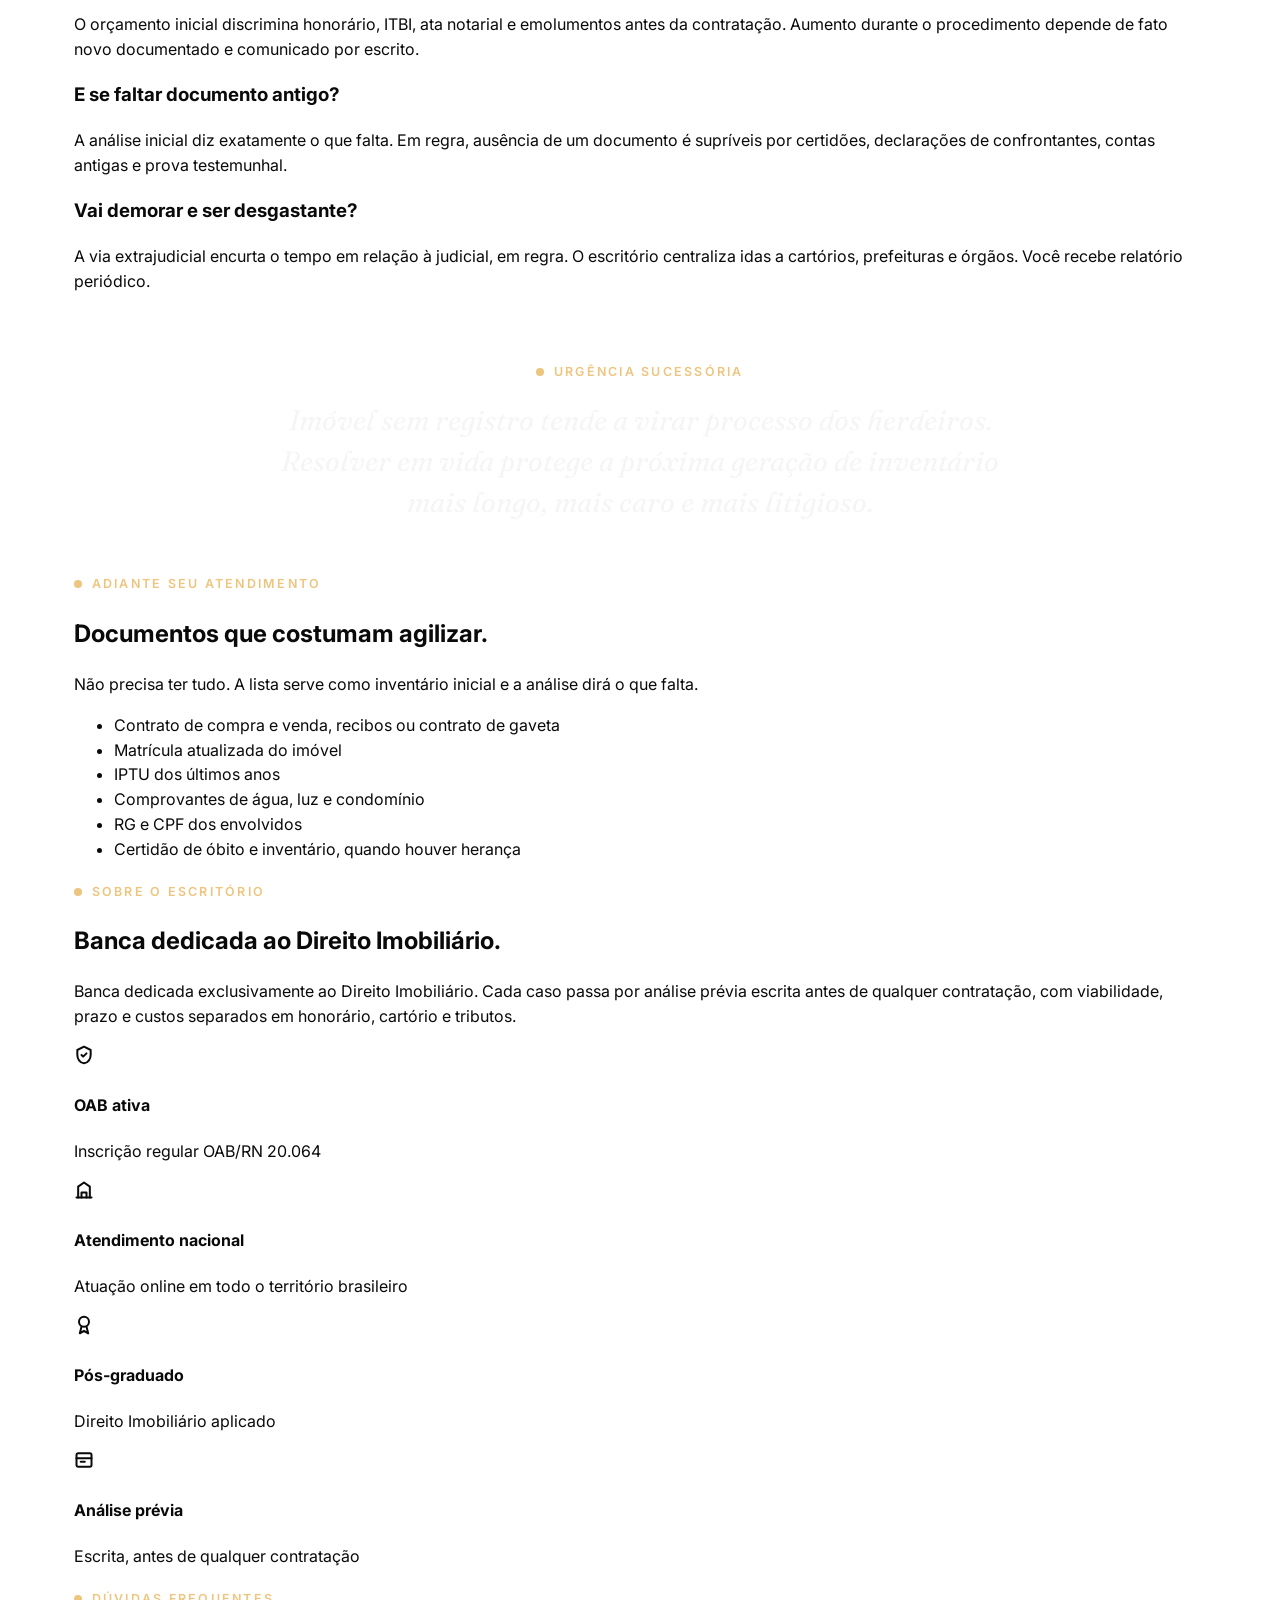
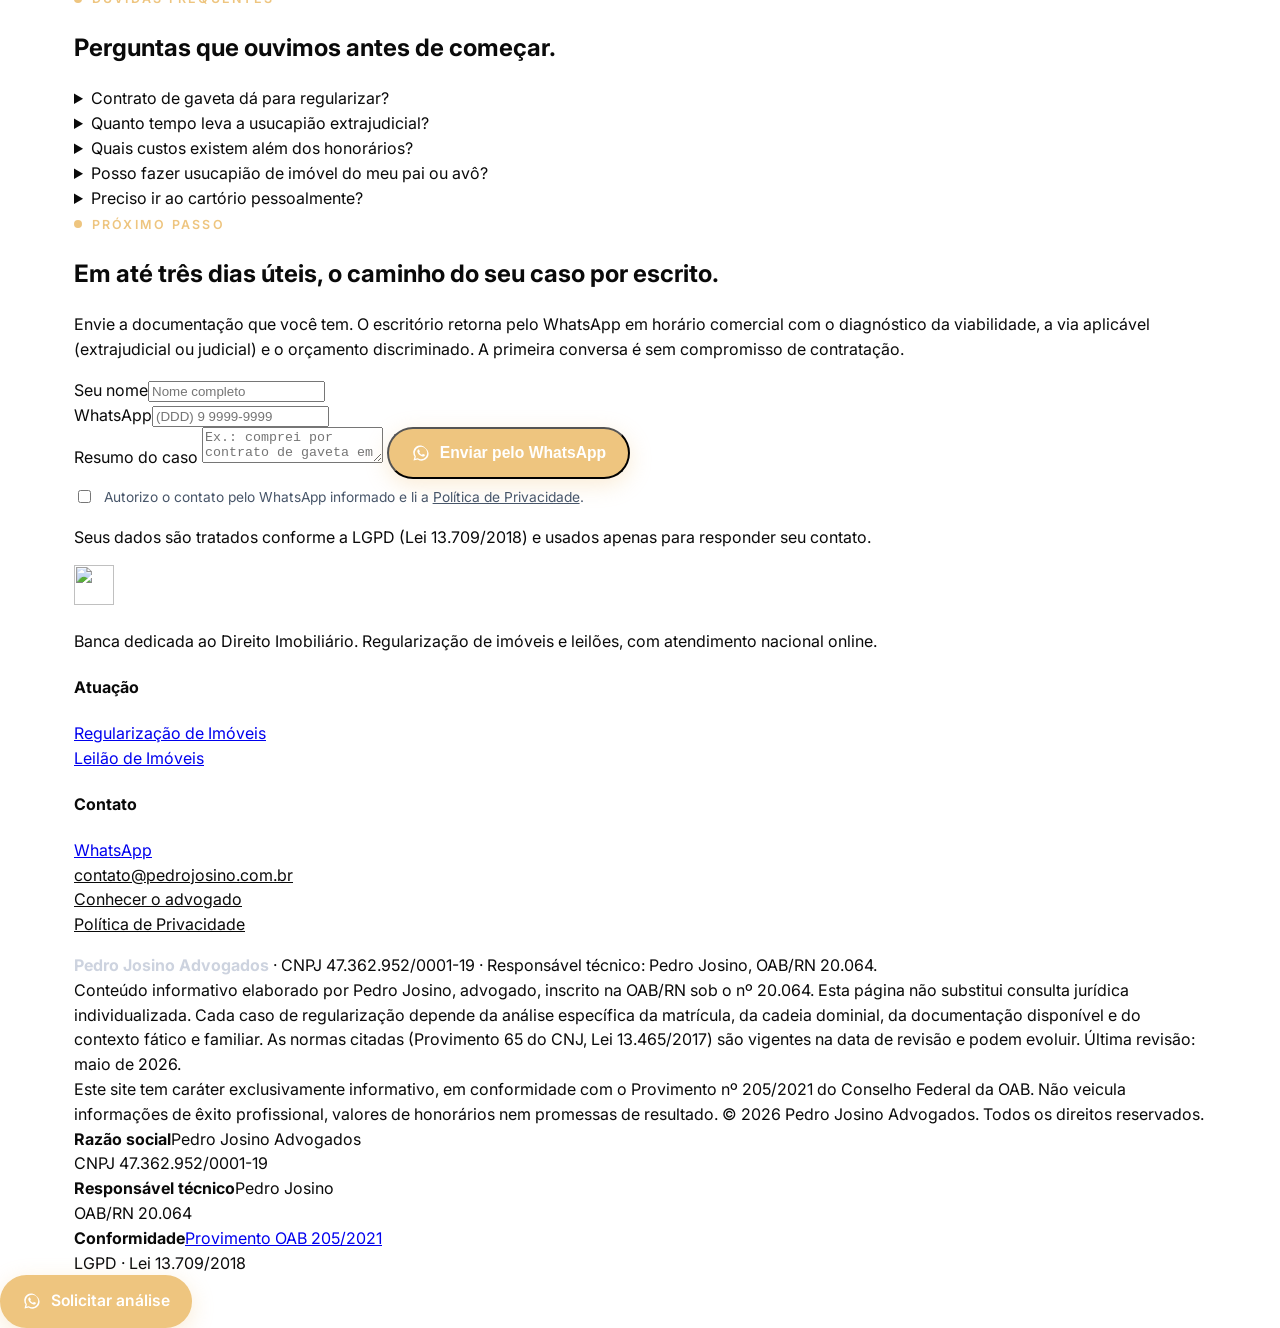
==== commit 587892f9: "Corrige icone WhatsApp e estiliza checkbox LGPD - Substitui SVG do WhatsApp em todos botoes (4 pagin" ====
--- a/public/index.html
+++ b/public/index.html
@@ -27,10 +27,10 @@
 
 <link rel="preconnect" href="https://fonts.googleapis.com">
 <link rel="preconnect" href="https://fonts.gstatic.com" crossorigin>
-<link rel="preload" as="style" href="https://fonts.googleapis.com/css2?family=Fraunces:opsz,wght@9..144,400;9..144,500;9..144,600;9..144,700&family=Inter:wght@400;500;600;700&display=swap" onload="this.rel='stylesheet'">
+<link rel="stylesheet" href="https://fonts.googleapis.com/css2?family=Fraunces:opsz,wght@9..144,400;9..144,500;9..144,600;9..144,700&family=Inter:wght@400;500;600;700&display=swap">
 <noscript><link rel="stylesheet" href="https://fonts.googleapis.com/css2?family=Fraunces:opsz,wght@9..144,400;9..144,500;9..144,600;9..144,700&family=Inter:wght@400;500;600;700&display=swap"></noscript>
 
-<link rel="preload" href="/styles.css" as="style" onload="this.rel='stylesheet'">
+<link rel="stylesheet" href="/styles.css">
 <noscript><link rel="stylesheet" href="/styles.css"></noscript>
 
 <script>
@@ -128,7 +128,7 @@
       <span class="brand-text">Pedro Josino<small>Advogados</small></span>
     </a>
     <a class="btn btn-green" href="#contato" onclick="click_whatsapp('header-cta-form')">
-      <svg viewBox="0 0 24 24" width="20" height="20" fill="none" stroke="currentColor" stroke-width="2" stroke-linecap="round" stroke-linejoin="round" aria-hidden="true"><path d="M21 11.5a8.38 8.38 0 0 1-.9 3.8 8.5 8.5 0 0 1-7.6 4.7 8.38 8.38 0 0 1-3.8-.9L3 21l1.9-5.7a8.38 8.38 0 0 1-.9-3.8 8.5 8.5 0 0 1 4.7-7.6 8.38 8.38 0 0 1 3.8-.9h.5a8.48 8.48 0 0 1 8 8v.5z"/></svg>
+      <svg viewBox="0 0 24 24" width="20" height="20" fill="currentColor" aria-hidden="true"><path d="M17.6 6.32A8 8 0 0 0 4.27 16.05L3 21l5.05-1.27a8 8 0 0 0 9.55-13.41ZM12 19.36a7.4 7.4 0 0 1-3.78-1.03l-.27-.16-2.79.7.74-2.72-.18-.28a7.4 7.4 0 1 1 6.28 3.49Zm4.06-5.55c-.22-.11-1.31-.65-1.51-.73-.2-.07-.35-.11-.5.11-.15.22-.57.73-.7.88-.13.15-.26.16-.48.05-.22-.11-.92-.34-1.75-1.08-.65-.58-1.08-1.29-1.21-1.5-.13-.22-.01-.34.1-.45.1-.1.22-.26.33-.39.11-.13.15-.22.22-.36.07-.15.04-.27-.02-.39-.06-.11-.5-1.2-.69-1.65-.18-.43-.36-.37-.5-.38h-.42c-.15 0-.39.06-.59.27-.2.22-.78.76-.78 1.85 0 1.09.8 2.14.91 2.29.11.15 1.57 2.4 3.81 3.36.53.23.95.37 1.27.47.53.17 1.02.14 1.4.09.43-.06 1.31-.54 1.5-1.06.18-.52.18-.97.13-1.06-.05-.09-.2-.15-.42-.26Z"/></svg>
       Solicitar análise
     </a>
   </div>
@@ -144,7 +144,7 @@
       <p class="lede">Usucapião extrajudicial, adjudicação compulsória e regularização de cadeia dominial. Conduzimos o procedimento pelo cartório, com método escrito e custos discriminados antes de qualquer assinatura.</p>
       <div class="hero-ctas">
         <a class="btn btn-green btn-lg" href="#contato" onclick="click_whatsapp('hero-cta-form')">
-          <svg viewBox="0 0 24 24" width="20" height="20" fill="none" stroke="currentColor" stroke-width="2" stroke-linecap="round" stroke-linejoin="round" aria-hidden="true"><path d="M21 11.5a8.38 8.38 0 0 1-.9 3.8 8.5 8.5 0 0 1-7.6 4.7 8.38 8.38 0 0 1-3.8-.9L3 21l1.9-5.7a8.38 8.38 0 0 1-.9-3.8 8.5 8.5 0 0 1 4.7-7.6 8.38 8.38 0 0 1 3.8-.9h.5a8.48 8.48 0 0 1 8 8v.5z"/></svg>
+          <svg viewBox="0 0 24 24" width="20" height="20" fill="currentColor" aria-hidden="true"><path d="M17.6 6.32A8 8 0 0 0 4.27 16.05L3 21l5.05-1.27a8 8 0 0 0 9.55-13.41ZM12 19.36a7.4 7.4 0 0 1-3.78-1.03l-.27-.16-2.79.7.74-2.72-.18-.28a7.4 7.4 0 1 1 6.28 3.49Zm4.06-5.55c-.22-.11-1.31-.65-1.51-.73-.2-.07-.35-.11-.5.11-.15.22-.57.73-.7.88-.13.15-.26.16-.48.05-.22-.11-.92-.34-1.75-1.08-.65-.58-1.08-1.29-1.21-1.5-.13-.22-.01-.34.1-.45.1-.1.22-.26.33-.39.11-.13.15-.22.22-.36.07-.15.04-.27-.02-.39-.06-.11-.5-1.2-.69-1.65-.18-.43-.36-.37-.5-.38h-.42c-.15 0-.39.06-.59.27-.2.22-.78.76-.78 1.85 0 1.09.8 2.14.91 2.29.11.15 1.57 2.4 3.81 3.36.53.23.95.37 1.27.47.53.17 1.02.14 1.4.09.43-.06 1.31-.54 1.5-1.06.18-.52.18-.97.13-1.06-.05-.09-.2-.15-.42-.26Z"/></svg>
           Solicitar análise documental
         </a>
         <a class="btn btn-ghost btn-lg" href="#metodo">Ver método em quatro etapas</a>
@@ -356,7 +356,7 @@
       <label for="f-caso">Resumo do caso</label>
       <textarea id="f-caso" placeholder="Ex.: comprei por contrato de gaveta em 2010, vendedor já faleceu..."></textarea>
       <button class="btn btn-green btn-lg submit" type="submit">
-        <svg viewBox="0 0 24 24" width="20" height="20" fill="none" stroke="currentColor" stroke-width="2" stroke-linecap="round" stroke-linejoin="round" aria-hidden="true"><path d="M21 11.5a8.38 8.38 0 0 1-.9 3.8 8.5 8.5 0 0 1-7.6 4.7 8.38 8.38 0 0 1-3.8-.9L3 21l1.9-5.7a8.38 8.38 0 0 1-.9-3.8 8.5 8.5 0 0 1 4.7-7.6 8.38 8.38 0 0 1 3.8-.9h.5a8.48 8.48 0 0 1 8 8v.5z"/></svg>
+        <svg viewBox="0 0 24 24" width="20" height="20" fill="currentColor" aria-hidden="true"><path d="M17.6 6.32A8 8 0 0 0 4.27 16.05L3 21l5.05-1.27a8 8 0 0 0 9.55-13.41ZM12 19.36a7.4 7.4 0 0 1-3.78-1.03l-.27-.16-2.79.7.74-2.72-.18-.28a7.4 7.4 0 1 1 6.28 3.49Zm4.06-5.55c-.22-.11-1.31-.65-1.51-.73-.2-.07-.35-.11-.5.11-.15.22-.57.73-.7.88-.13.15-.26.16-.48.05-.22-.11-.92-.34-1.75-1.08-.65-.58-1.08-1.29-1.21-1.5-.13-.22-.01-.34.1-.45.1-.1.22-.26.33-.39.11-.13.15-.22.22-.36.07-.15.04-.27-.02-.39-.06-.11-.5-1.2-.69-1.65-.18-.43-.36-.37-.5-.38h-.42c-.15 0-.39.06-.59.27-.2.22-.78.76-.78 1.85 0 1.09.8 2.14.91 2.29.11.15 1.57 2.4 3.81 3.36.53.23.95.37 1.27.47.53.17 1.02.14 1.4.09.43-.06 1.31-.54 1.5-1.06.18-.52.18-.97.13-1.06-.05-.09-.2-.15-.42-.26Z"/></svg>
         Enviar pelo WhatsApp
       </button>
       <label class="opt-in" style="display:flex;gap:.6rem;align-items:flex-start;font-size:.86rem;color:#475569;margin-top:8px"><input type="checkbox" id="f-optin" required style="margin-top:3px"> <span>Autorizo o contato pelo WhatsApp informado e li a <a href="/politica-de-privacidade" style="color:inherit;text-decoration:underline">Política de Privacidade</a>.</span></label>
@@ -399,7 +399,7 @@
 
 <div class="sticky-mobile">
   <a class="btn btn-green" href="#contato" onclick="click_whatsapp('sticky-mobile-form')">
-    <svg viewBox="0 0 24 24" width="20" height="20" fill="none" stroke="currentColor" stroke-width="2" stroke-linecap="round" stroke-linejoin="round" aria-hidden="true"><path d="M21 11.5a8.38 8.38 0 0 1-.9 3.8 8.5 8.5 0 0 1-7.6 4.7 8.38 8.38 0 0 1-3.8-.9L3 21l1.9-5.7a8.38 8.38 0 0 1-.9-3.8 8.5 8.5 0 0 1 4.7-7.6 8.38 8.38 0 0 1 3.8-.9h.5a8.48 8.48 0 0 1 8 8v.5z"/></svg>
+    <svg viewBox="0 0 24 24" width="20" height="20" fill="currentColor" aria-hidden="true"><path d="M17.6 6.32A8 8 0 0 0 4.27 16.05L3 21l5.05-1.27a8 8 0 0 0 9.55-13.41ZM12 19.36a7.4 7.4 0 0 1-3.78-1.03l-.27-.16-2.79.7.74-2.72-.18-.28a7.4 7.4 0 1 1 6.28 3.49Zm4.06-5.55c-.22-.11-1.31-.65-1.51-.73-.2-.07-.35-.11-.5.11-.15.22-.57.73-.7.88-.13.15-.26.16-.48.05-.22-.11-.92-.34-1.75-1.08-.65-.58-1.08-1.29-1.21-1.5-.13-.22-.01-.34.1-.45.1-.1.22-.26.33-.39.11-.13.15-.22.22-.36.07-.15.04-.27-.02-.39-.06-.11-.5-1.2-.69-1.65-.18-.43-.36-.37-.5-.38h-.42c-.15 0-.39.06-.59.27-.2.22-.78.76-.78 1.85 0 1.09.8 2.14.91 2.29.11.15 1.57 2.4 3.81 3.36.53.23.95.37 1.27.47.53.17 1.02.14 1.4.09.43-.06 1.31-.54 1.5-1.06.18-.52.18-.97.13-1.06-.05-.09-.2-.15-.42-.26Z"/></svg>
     Solicitar análise
   </a>
 </div>
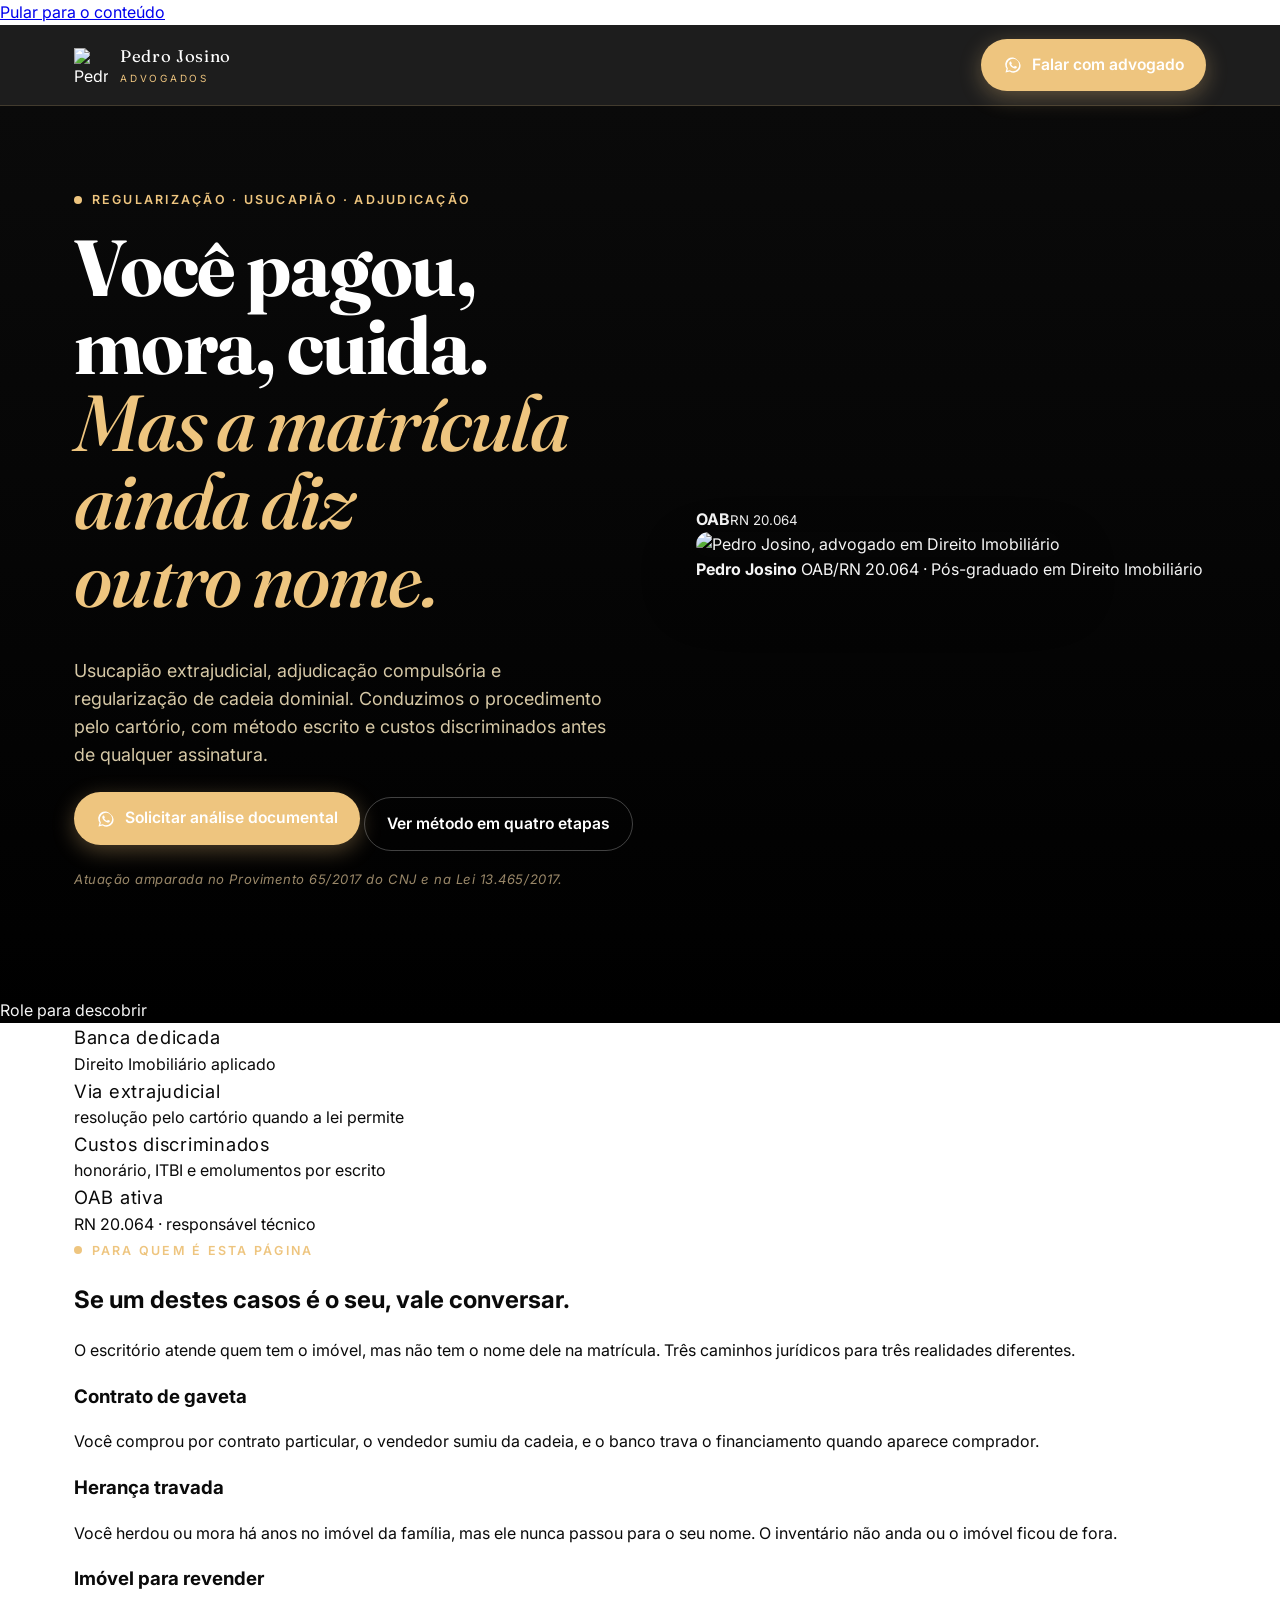
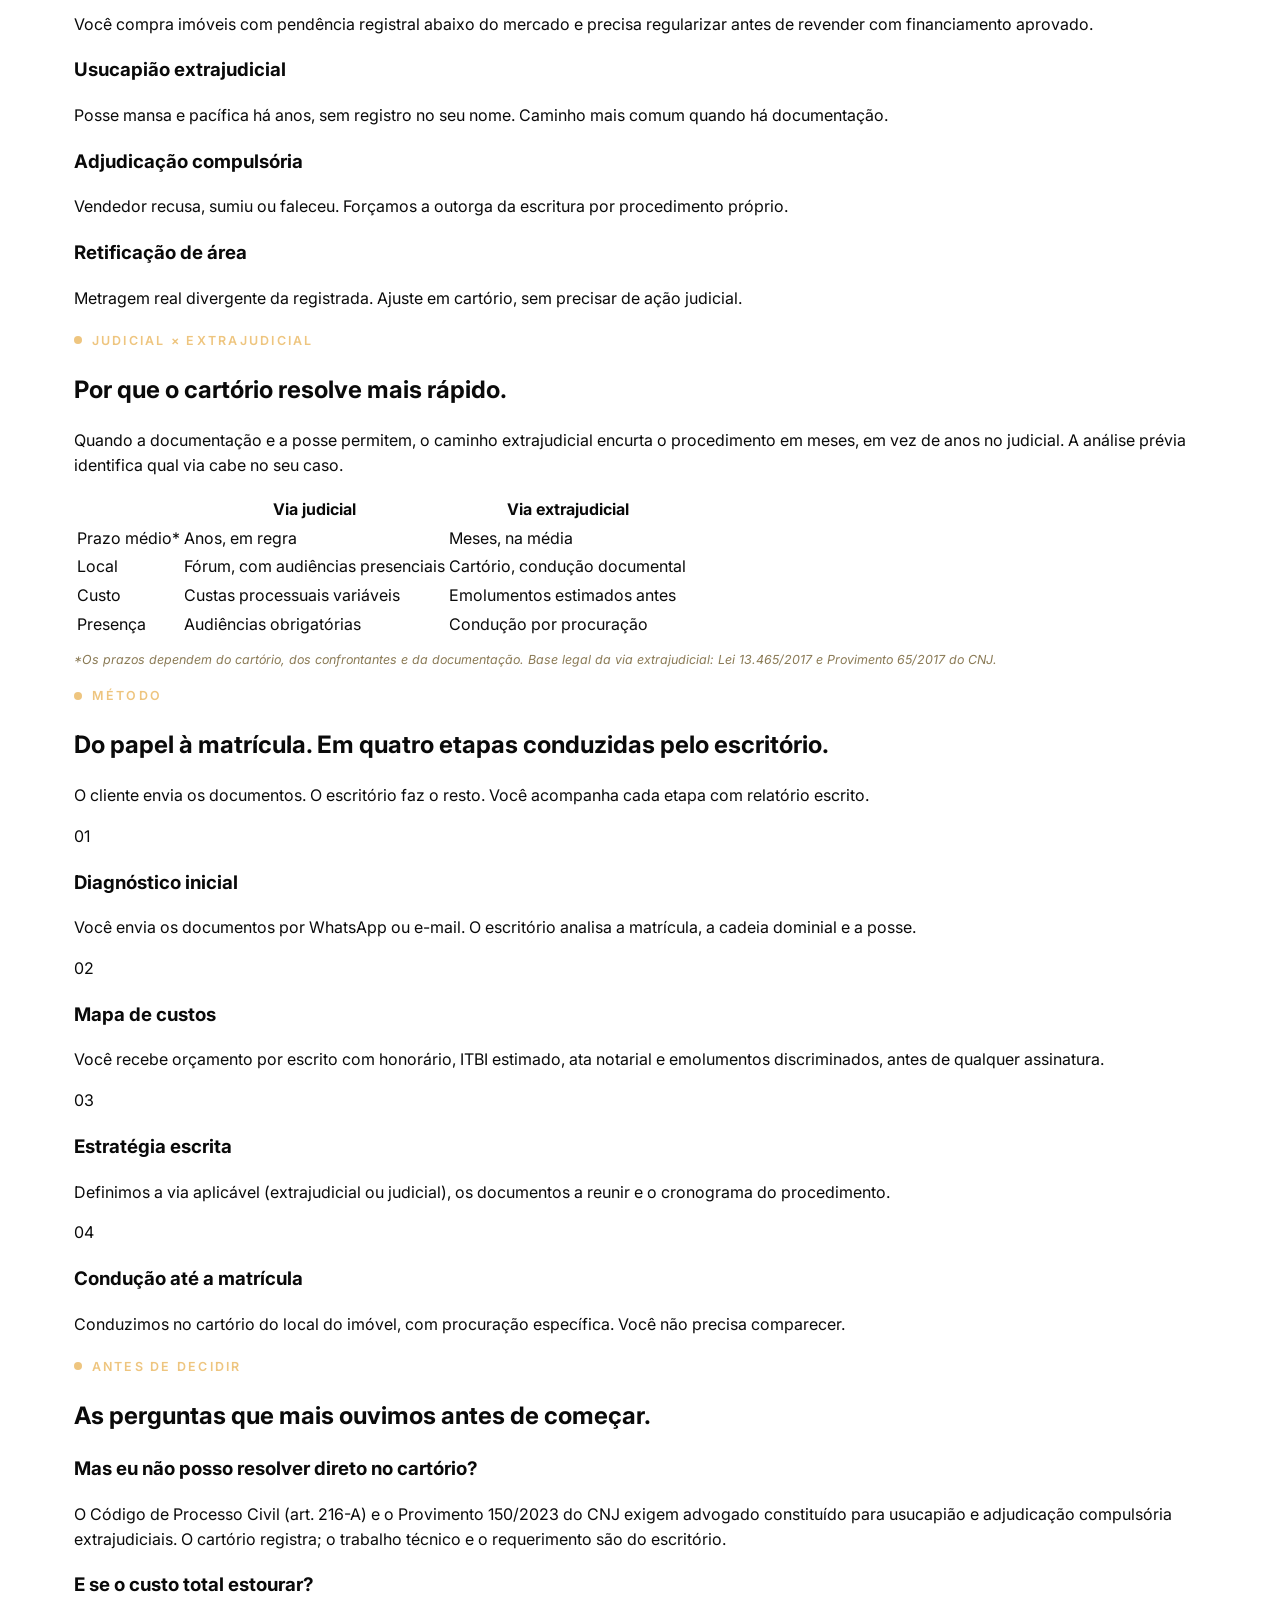
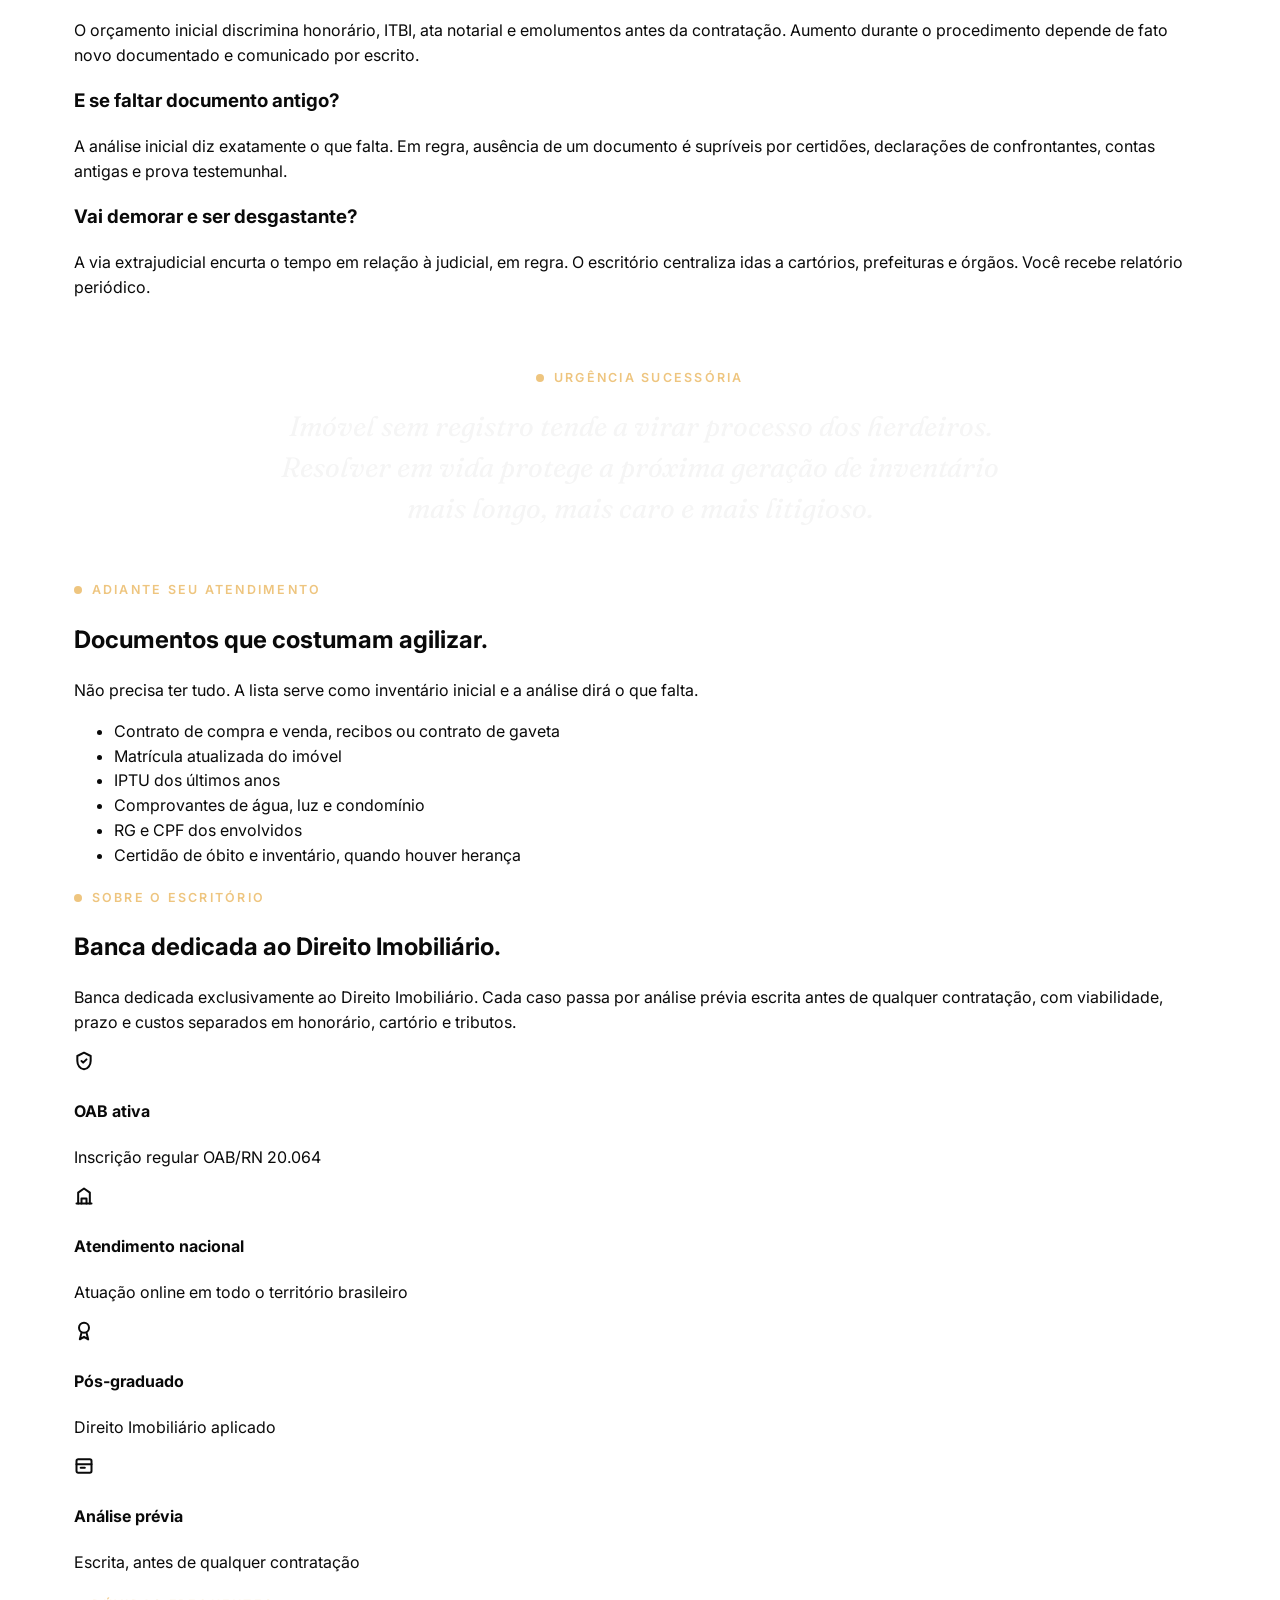
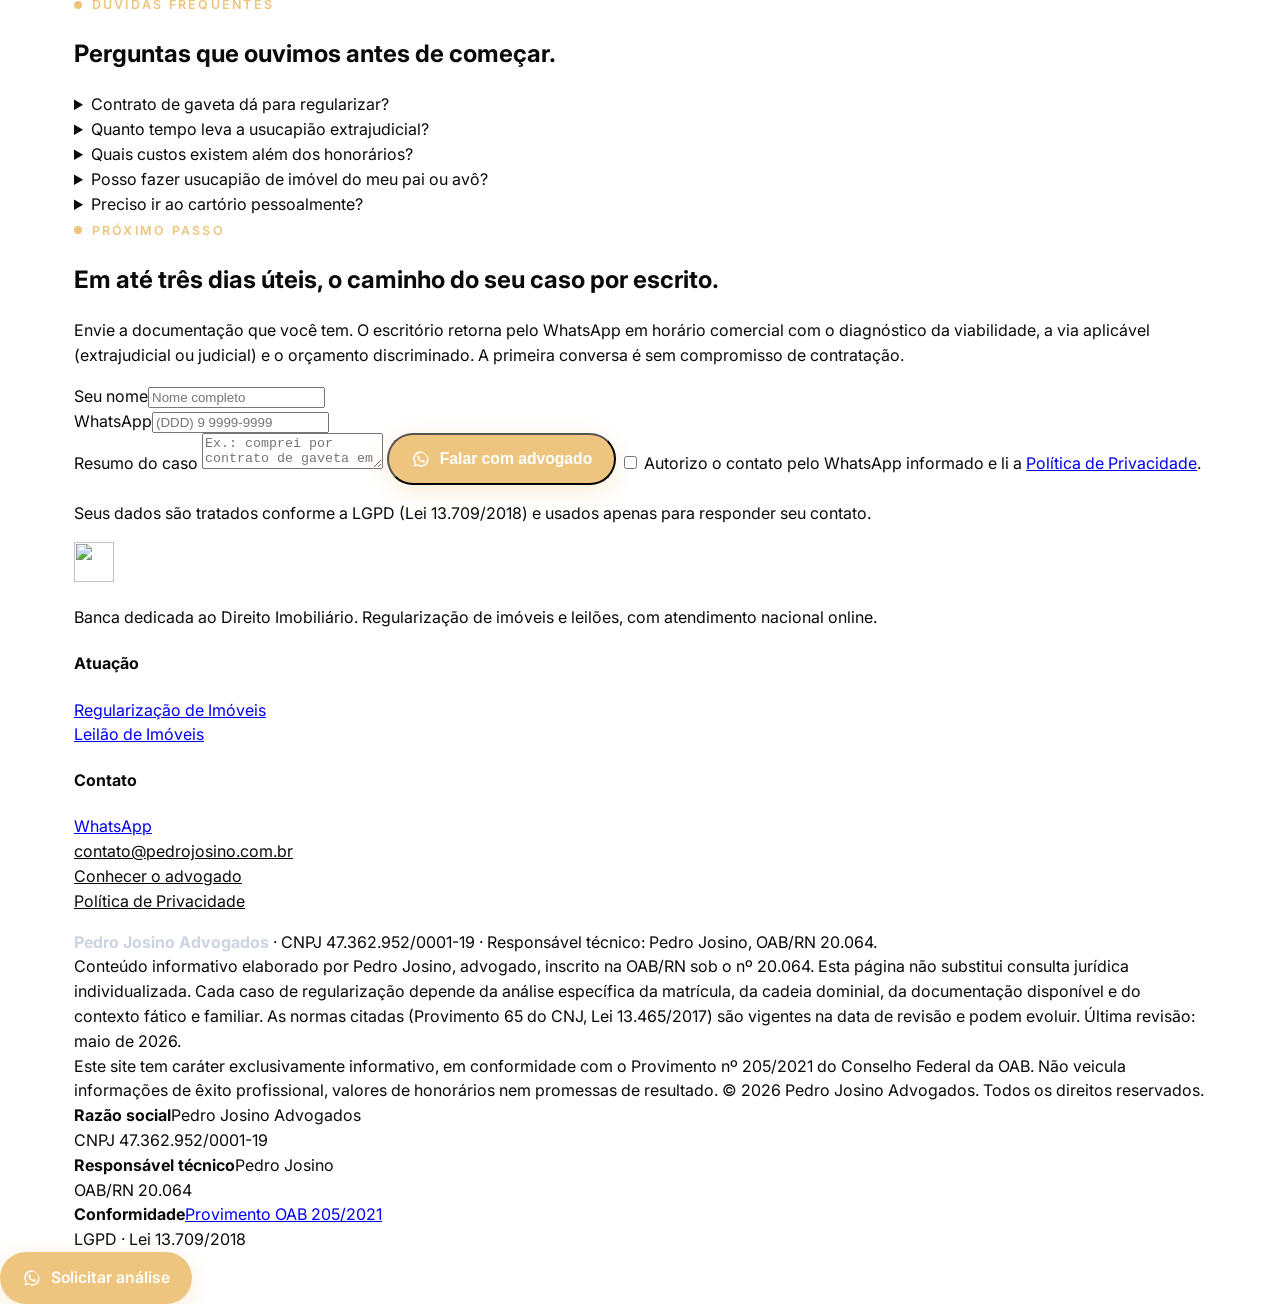
==== commit 672c5552: "Refina LPs: harmoniza paleta, remove icone do WhatsApp, unifica CTA - Substitui cinzas-azulados frio" ====
--- a/public/index.html
+++ b/public/index.html
@@ -67,7 +67,7 @@
 .eyebrow::before{content:"";width:8px;height:8px;border-radius:50%;background:#EEC57F}
 .hero h1{font-family:'Fraunces',Georgia,serif;font-weight:700;font-size:clamp(2.8rem,6.2vw,5.4rem);line-height:.98;letter-spacing:-.022em;color:#fff;margin:18px 0 .5em;text-wrap:balance}
 .hero h1 em{font-style:italic;font-weight:500;color:#EEC57F;display:block}
-.hero .lede{font-size:1.12rem;color:#d9dde6;max-width:540px;margin:0 0 24px}
+.hero .lede{font-size:1.12rem;color:#d6c8a6;max-width:540px;margin:0 0 24px}
 .hero-figure img{border-radius:18px;width:100%;aspect-ratio:4/5;object-fit:cover;box-shadow:0 30px 60px rgba(0,0,0,.4)}
 @media (max-width:900px){.hero .container{grid-template-columns:1fr;padding:48px 24px 64px;gap:40px}}
 </style>
@@ -129,7 +129,7 @@
     </a>
     <a class="btn btn-green" href="#contato" onclick="click_whatsapp('header-cta-form')">
       <svg viewBox="0 0 24 24" width="20" height="20" fill="currentColor" aria-hidden="true"><path d="M17.6 6.32A8 8 0 0 0 4.27 16.05L3 21l5.05-1.27a8 8 0 0 0 9.55-13.41ZM12 19.36a7.4 7.4 0 0 1-3.78-1.03l-.27-.16-2.79.7.74-2.72-.18-.28a7.4 7.4 0 1 1 6.28 3.49Zm4.06-5.55c-.22-.11-1.31-.65-1.51-.73-.2-.07-.35-.11-.5.11-.15.22-.57.73-.7.88-.13.15-.26.16-.48.05-.22-.11-.92-.34-1.75-1.08-.65-.58-1.08-1.29-1.21-1.5-.13-.22-.01-.34.1-.45.1-.1.22-.26.33-.39.11-.13.15-.22.22-.36.07-.15.04-.27-.02-.39-.06-.11-.5-1.2-.69-1.65-.18-.43-.36-.37-.5-.38h-.42c-.15 0-.39.06-.59.27-.2.22-.78.76-.78 1.85 0 1.09.8 2.14.91 2.29.11.15 1.57 2.4 3.81 3.36.53.23.95.37 1.27.47.53.17 1.02.14 1.4.09.43-.06 1.31-.54 1.5-1.06.18-.52.18-.97.13-1.06-.05-.09-.2-.15-.42-.26Z"/></svg>
-      Solicitar análise
+      Falar com advogado
     </a>
   </div>
 </header>
@@ -149,7 +149,7 @@
         </a>
         <a class="btn btn-ghost btn-lg" href="#metodo">Ver método em quatro etapas</a>
       </div>
-      <p style="margin-top:14px;font-size:.82rem;color:#a8b2c4;letter-spacing:.04em"><em>Atuação amparada no Provimento 65/2017 do CNJ e na Lei 13.465/2017.</em></p>
+      <p style="margin-top:18px;font-size:.82rem;color:#9a8869;letter-spacing:.04em"><em>Atuação amparada no Provimento 65/2017 do CNJ e na Lei 13.465/2017.</em></p>
     </div>
 
     <div class="hero-figure">
@@ -219,7 +219,7 @@
           <tr><td class="label">Presença</td><td>Audiências obrigatórias</td><td class="col-good">Condução por procuração</td></tr>
         </tbody>
       </table>
-      <p style="font-size:.78rem;color:#64748b;margin-top:8px"><em>*Os prazos dependem do cartório, dos confrontantes e da documentação. Base legal da via extrajudicial: Lei 13.465/2017 e Provimento 65/2017 do CNJ.</em></p>
+      <p style="font-size:.78rem;color:#8a7a55;margin-top:10px"><em>*Os prazos dependem do cartório, dos confrontantes e da documentação. Base legal da via extrajudicial: Lei 13.465/2017 e Provimento 65/2017 do CNJ.</em></p>
     </div>
   </div>
 </section>
@@ -357,9 +357,9 @@
       <textarea id="f-caso" placeholder="Ex.: comprei por contrato de gaveta em 2010, vendedor já faleceu..."></textarea>
       <button class="btn btn-green btn-lg submit" type="submit">
         <svg viewBox="0 0 24 24" width="20" height="20" fill="currentColor" aria-hidden="true"><path d="M17.6 6.32A8 8 0 0 0 4.27 16.05L3 21l5.05-1.27a8 8 0 0 0 9.55-13.41ZM12 19.36a7.4 7.4 0 0 1-3.78-1.03l-.27-.16-2.79.7.74-2.72-.18-.28a7.4 7.4 0 1 1 6.28 3.49Zm4.06-5.55c-.22-.11-1.31-.65-1.51-.73-.2-.07-.35-.11-.5.11-.15.22-.57.73-.7.88-.13.15-.26.16-.48.05-.22-.11-.92-.34-1.75-1.08-.65-.58-1.08-1.29-1.21-1.5-.13-.22-.01-.34.1-.45.1-.1.22-.26.33-.39.11-.13.15-.22.22-.36.07-.15.04-.27-.02-.39-.06-.11-.5-1.2-.69-1.65-.18-.43-.36-.37-.5-.38h-.42c-.15 0-.39.06-.59.27-.2.22-.78.76-.78 1.85 0 1.09.8 2.14.91 2.29.11.15 1.57 2.4 3.81 3.36.53.23.95.37 1.27.47.53.17 1.02.14 1.4.09.43-.06 1.31-.54 1.5-1.06.18-.52.18-.97.13-1.06-.05-.09-.2-.15-.42-.26Z"/></svg>
-        Enviar pelo WhatsApp
+        Falar com advogado
       </button>
-      <label class="opt-in" style="display:flex;gap:.6rem;align-items:flex-start;font-size:.86rem;color:#475569;margin-top:8px"><input type="checkbox" id="f-optin" required style="margin-top:3px"> <span>Autorizo o contato pelo WhatsApp informado e li a <a href="/politica-de-privacidade" style="color:inherit;text-decoration:underline">Política de Privacidade</a>.</span></label>
+      <label class="opt-in"><input type="checkbox" id="f-optin" required> <span>Autorizo o contato pelo WhatsApp informado e li a <a href="/politica-de-privacidade">Política de Privacidade</a>.</span></label>
       <p class="privacy">Seus dados são tratados conforme a LGPD (Lei 13.709/2018) e usados apenas para responder seu contato.</p>
     </form>
   </div>
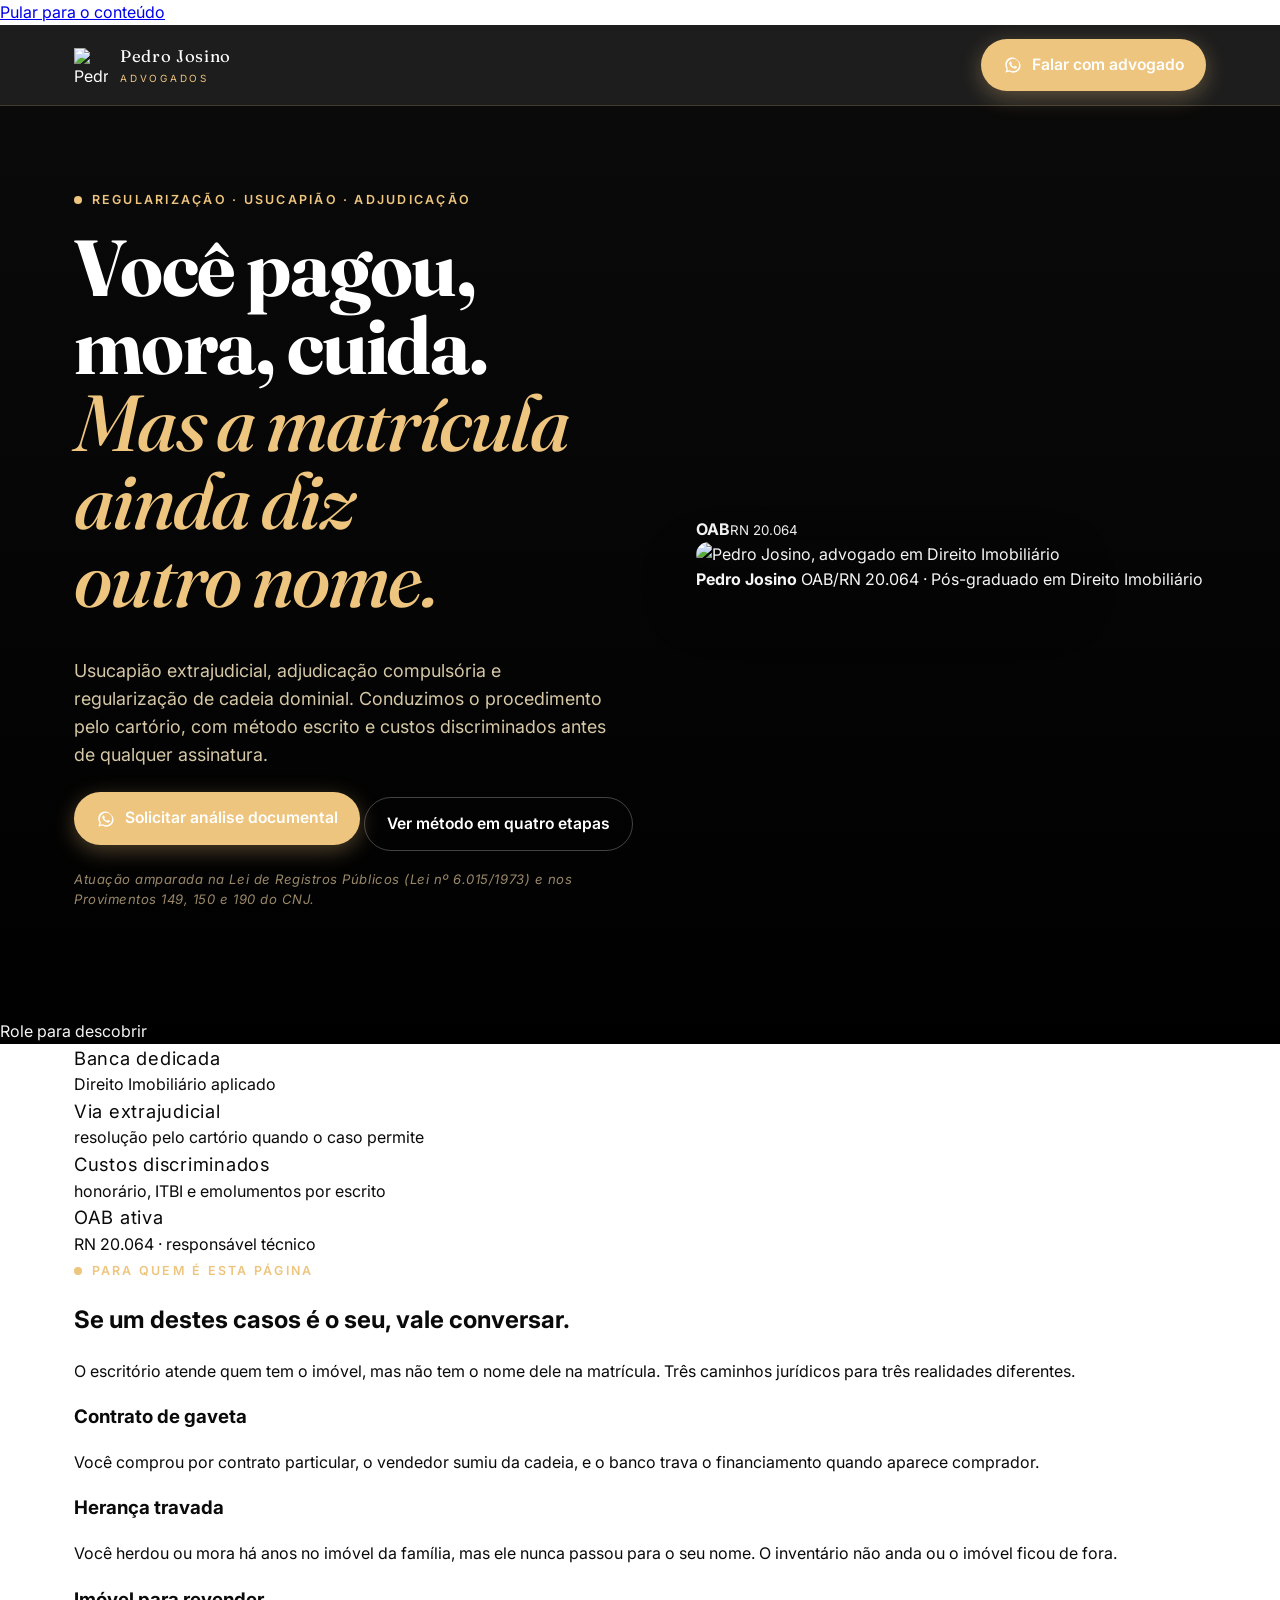
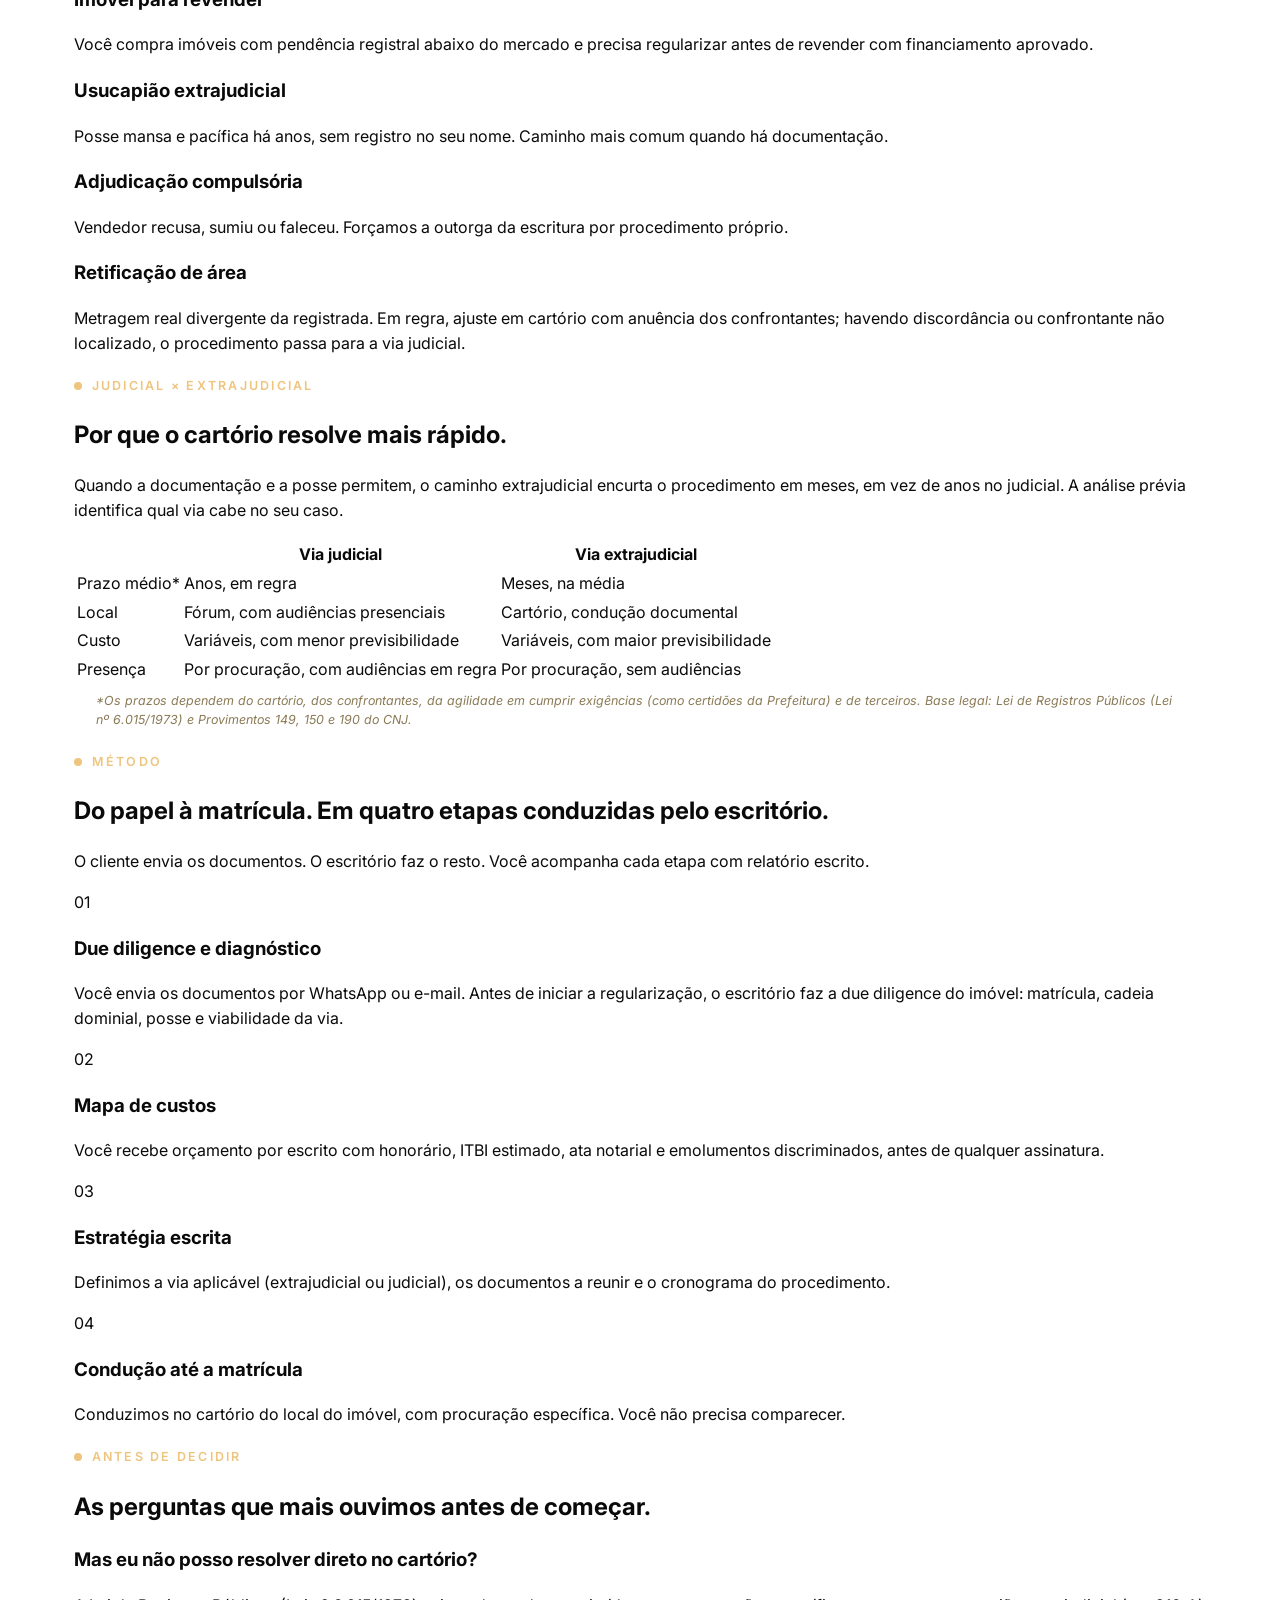
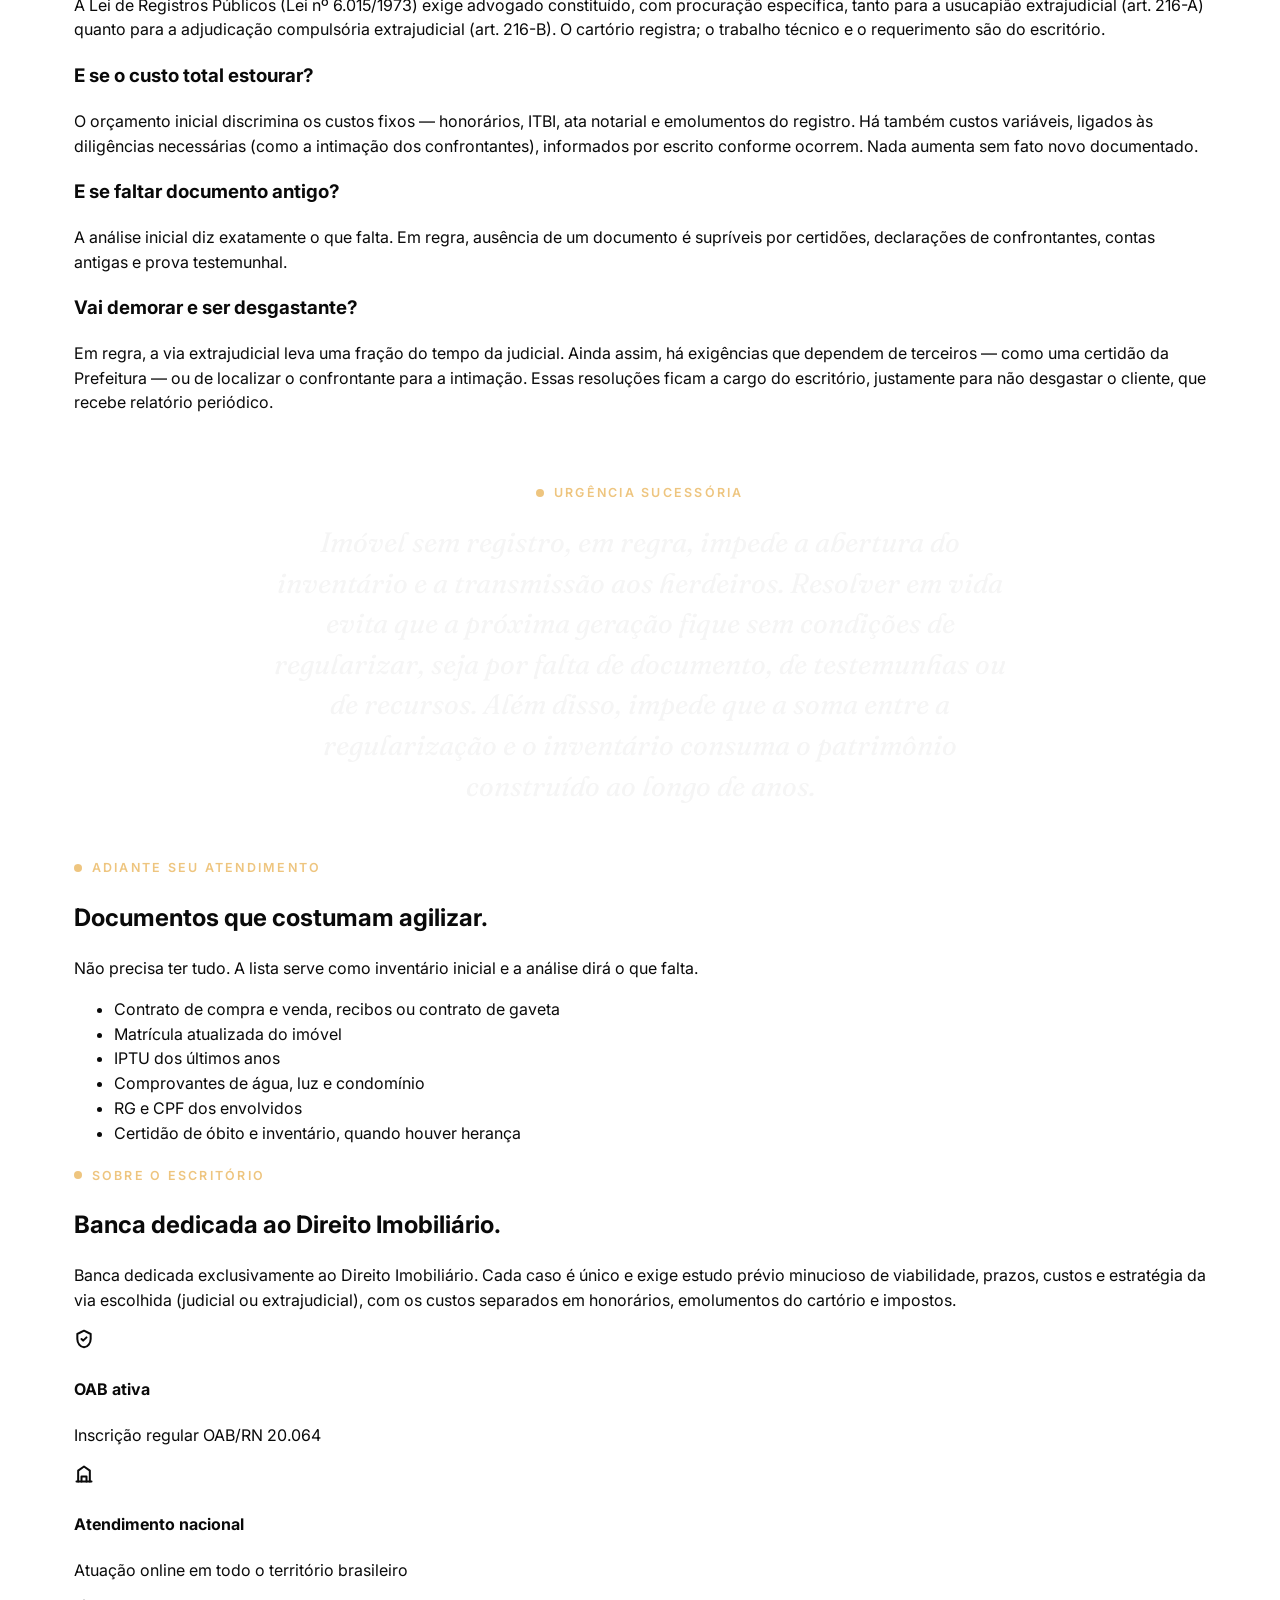
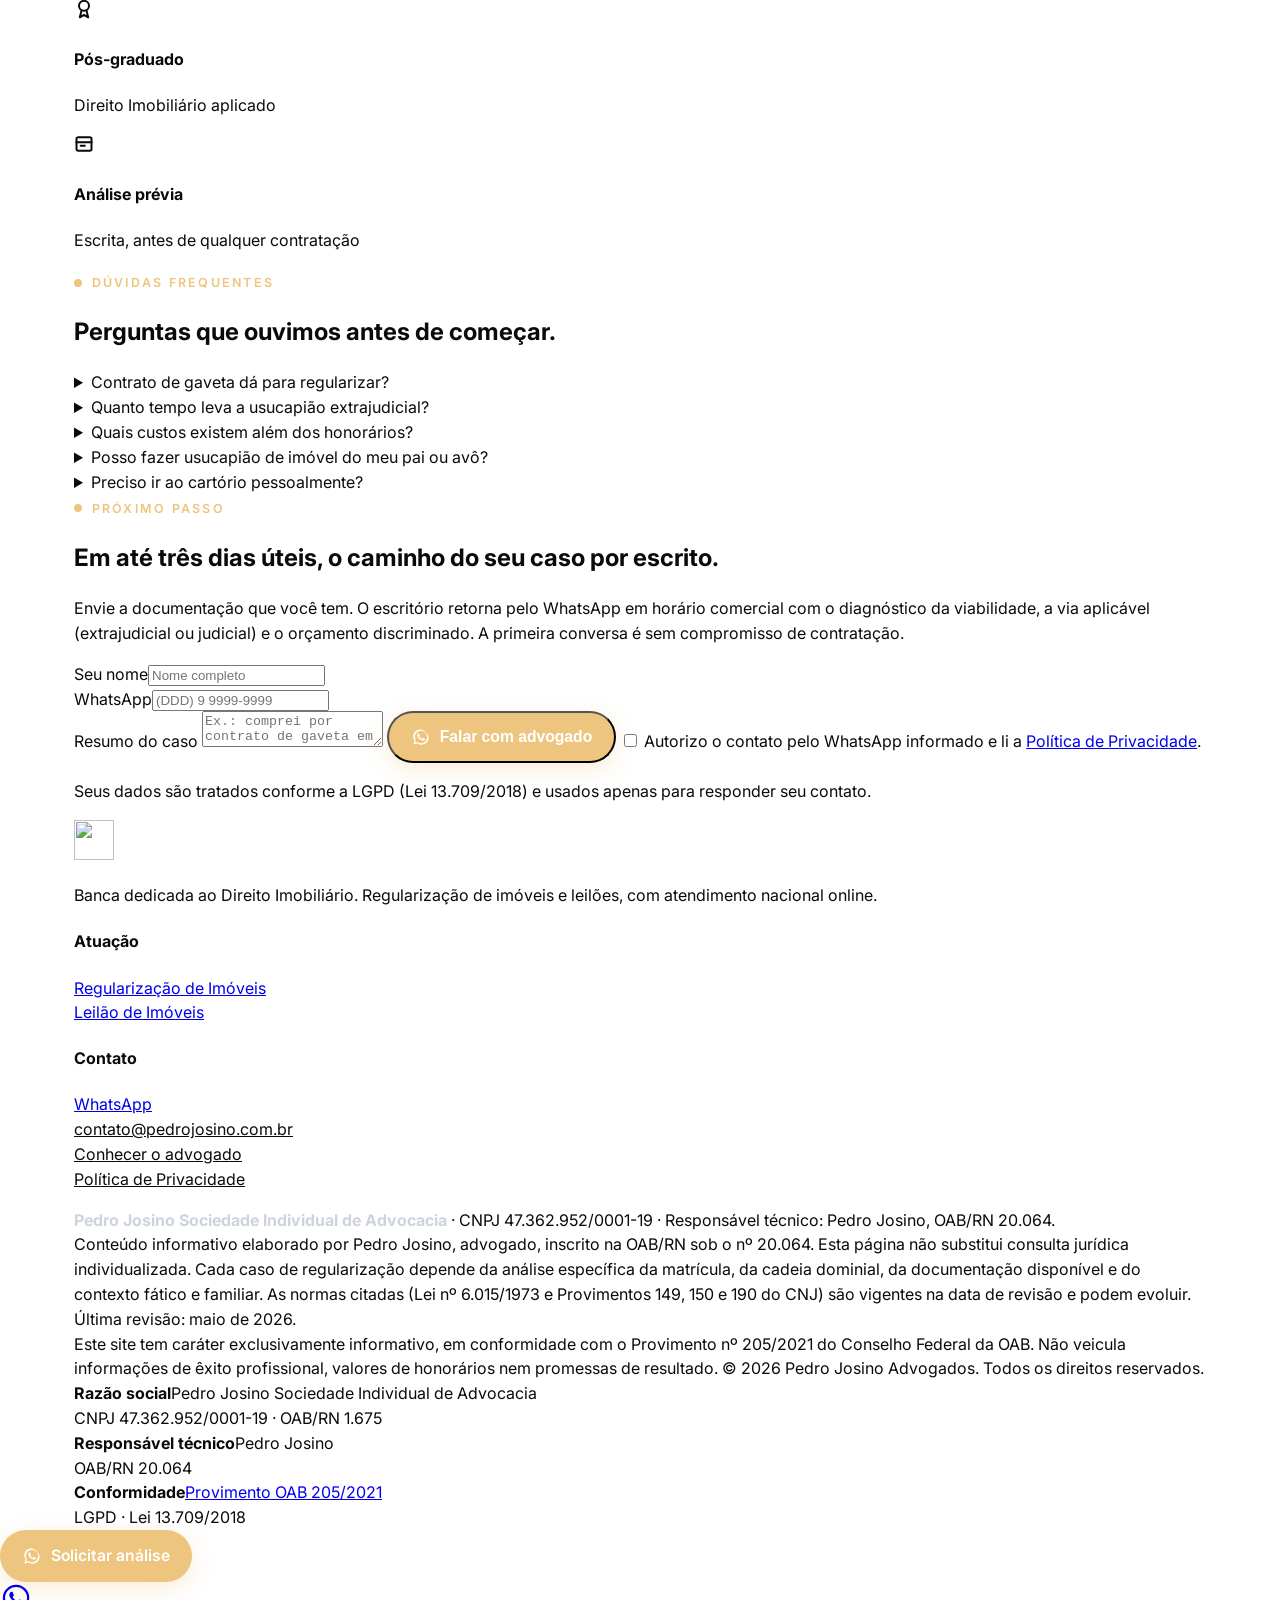
==== commit 0dcfd274: "Aplica correcoes juridicas e de conteudo nas LPs (33 itens) - Botao flutuante verde do WhatsApp em t" ====
--- a/public/index.html
+++ b/public/index.html
@@ -17,6 +17,11 @@
 <meta property="og:description" content="Regularização de imóveis por via extrajudicial. Caminho claro, custos transparentes, atendimento humano. Resolva no cartório.">
 <meta property="og:url" content="https://pedrojosino.com.br/">
 <meta property="og:image" content="https://pedrojosino.com.br/regularizacao-de-imoveis/assets/og.jpg">
+<meta property="og:image:secure_url" content="https://pedrojosino.com.br/regularizacao-de-imoveis/assets/og.jpg">
+<meta property="og:image:type" content="image/jpeg">
+<meta property="og:image:width" content="1200">
+<meta property="og:image:height" content="630">
+<meta property="og:image:alt" content="Pedro Josino Advogados — Regularização de Imóveis">
 <meta name="twitter:card" content="summary_large_image">
 <meta name="twitter:title" content="Imóvel não está no seu nome? Pedro Josino Advogados.">
 <meta name="twitter:description" content="Regularização de imóveis por via extrajudicial. Resolva no cartório, com clareza de custos e prazo.">
@@ -82,7 +87,7 @@
       "name":"Pedro Josino Advogados — Regularização de Imóveis",
       "description":"Escritório especializado em regularização de imóveis: usucapião e adjudicação compulsória por via extrajudicial, atendimento nacional online.",
       "url":"https://pedrojosino.com.br/",
-      "telephone":"+558499826890",
+      "telephone":"+5584999119119",
       "areaServed":"BR",
       "image":"https://pedrojosino.com.br/regularizacao-de-imoveis/assets/og.jpg",
       "priceRange":"$$",
@@ -149,7 +154,7 @@
         </a>
         <a class="btn btn-ghost btn-lg" href="#metodo">Ver método em quatro etapas</a>
       </div>
-      <p style="margin-top:18px;font-size:.82rem;color:#9a8869;letter-spacing:.04em"><em>Atuação amparada no Provimento 65/2017 do CNJ e na Lei 13.465/2017.</em></p>
+      <p style="margin-top:18px;font-size:.82rem;color:#9a8869;letter-spacing:.04em"><em>Atuação amparada na Lei de Registros Públicos (Lei nº 6.015/1973) e nos Provimentos 149, 150 e 190 do CNJ.</em></p>
     </div>
 
     <div class="hero-figure">
@@ -169,7 +174,7 @@
   <div class="container">
     <div class="grid">
       <div><div class="num" style="font-size:1.15rem;letter-spacing:.04em">Banca dedicada</div><span class="lab">Direito Imobiliário aplicado</span></div>
-      <div><div class="num" style="font-size:1.15rem;letter-spacing:.04em">Via extrajudicial</div><span class="lab">resolução pelo cartório quando a lei permite</span></div>
+      <div><div class="num" style="font-size:1.15rem;letter-spacing:.04em">Via extrajudicial</div><span class="lab">resolução pelo cartório quando o caso permite</span></div>
       <div><div class="num" style="font-size:1.15rem;letter-spacing:.04em">Custos discriminados</div><span class="lab">honorário, ITBI e emolumentos por escrito</span></div>
       <div><div class="num" style="font-size:1.15rem;letter-spacing:.04em">OAB ativa</div><span class="lab">RN 20.064 · responsável técnico</span></div>
     </div>
@@ -190,7 +195,7 @@
       <div class="card featured"><h3>Imóvel para revender</h3><p>Você compra imóveis com pendência registral abaixo do mercado e precisa regularizar antes de revender com financiamento aprovado.</p></div>
       <div class="card"><h3>Usucapião extrajudicial</h3><p>Posse mansa e pacífica há anos, sem registro no seu nome. Caminho mais comum quando há documentação.</p></div>
       <div class="card"><h3>Adjudicação compulsória</h3><p>Vendedor recusa, sumiu ou faleceu. Forçamos a outorga da escritura por procedimento próprio.</p></div>
-      <div class="card"><h3>Retificação de área</h3><p>Metragem real divergente da registrada. Ajuste em cartório, sem precisar de ação judicial.</p></div>
+      <div class="card"><h3>Retificação de área</h3><p>Metragem real divergente da registrada. Em regra, ajuste em cartório com anuência dos confrontantes; havendo discordância ou confrontante não localizado, o procedimento passa para a via judicial.</p></div>
     </div>
   </div>
 </section>
@@ -215,11 +220,11 @@
         <tbody>
           <tr><td class="label">Prazo médio*</td><td>Anos, em regra</td><td class="col-good">Meses, na média</td></tr>
           <tr><td class="label">Local</td><td>Fórum, com audiências presenciais</td><td class="col-good">Cartório, condução documental</td></tr>
-          <tr><td class="label">Custo</td><td>Custas processuais variáveis</td><td class="col-good">Emolumentos estimados antes</td></tr>
-          <tr><td class="label">Presença</td><td>Audiências obrigatórias</td><td class="col-good">Condução por procuração</td></tr>
+          <tr><td class="label">Custo</td><td>Variáveis, com menor previsibilidade</td><td class="col-good">Variáveis, com maior previsibilidade</td></tr>
+          <tr><td class="label">Presença</td><td>Por procuração, com audiências em regra</td><td class="col-good">Por procuração, sem audiências</td></tr>
         </tbody>
       </table>
-      <p style="font-size:.78rem;color:#8a7a55;margin-top:10px"><em>*Os prazos dependem do cartório, dos confrontantes e da documentação. Base legal da via extrajudicial: Lei 13.465/2017 e Provimento 65/2017 do CNJ.</em></p>
+      <p style="font-size:.78rem;color:#8a7a55;margin:6px 0 0;padding:0 22px 18px;line-height:1.55"><em>*Os prazos dependem do cartório, dos confrontantes, da agilidade em cumprir exigências (como certidões da Prefeitura) e de terceiros. Base legal: Lei de Registros Públicos (Lei nº 6.015/1973) e Provimentos 149, 150 e 190 do CNJ.</em></p>
     </div>
   </div>
 </section>
@@ -234,7 +239,7 @@
       <p>O cliente envia os documentos. O escritório faz o resto. Você acompanha cada etapa com relatório escrito.</p>
     </div>
     <div class="steps">
-      <div class="step"><div class="num">01</div><h3>Diagnóstico inicial</h3><p>Você envia os documentos por WhatsApp ou e-mail. O escritório analisa a matrícula, a cadeia dominial e a posse.</p></div>
+      <div class="step"><div class="num">01</div><h3>Due diligence e diagnóstico</h3><p>Você envia os documentos por WhatsApp ou e-mail. Antes de iniciar a regularização, o escritório faz a due diligence do imóvel: matrícula, cadeia dominial, posse e viabilidade da via.</p></div>
       <div class="step"><div class="num">02</div><h3>Mapa de custos</h3><p>Você recebe orçamento por escrito com honorário, ITBI estimado, ata notarial e emolumentos discriminados, antes de qualquer assinatura.</p></div>
       <div class="step"><div class="num">03</div><h3>Estratégia escrita</h3><p>Definimos a via aplicável (extrajudicial ou judicial), os documentos a reunir e o cronograma do procedimento.</p></div>
       <div class="step"><div class="num">04</div><h3>Condução até a matrícula</h3><p>Conduzimos no cartório do local do imóvel, com procuração específica. Você não precisa comparecer.</p></div>
@@ -250,10 +255,10 @@
       <h2>As perguntas que mais ouvimos antes de começar.</h2>
     </div>
     <div class="cards" style="grid-template-columns:repeat(auto-fit,minmax(280px,1fr))">
-      <div class="card"><h3>Mas eu não posso resolver direto no cartório?</h3><p>O Código de Processo Civil (art. 216-A) e o Provimento 150/2023 do CNJ exigem advogado constituído para usucapião e adjudicação compulsória extrajudiciais. O cartório registra; o trabalho técnico e o requerimento são do escritório.</p></div>
-      <div class="card"><h3>E se o custo total estourar?</h3><p>O orçamento inicial discrimina honorário, ITBI, ata notarial e emolumentos antes da contratação. Aumento durante o procedimento depende de fato novo documentado e comunicado por escrito.</p></div>
+      <div class="card"><h3>Mas eu não posso resolver direto no cartório?</h3><p>A Lei de Registros Públicos (Lei nº 6.015/1973) exige advogado constituído, com procuração específica, tanto para a usucapião extrajudicial (art. 216-A) quanto para a adjudicação compulsória extrajudicial (art. 216-B). O cartório registra; o trabalho técnico e o requerimento são do escritório.</p></div>
+      <div class="card"><h3>E se o custo total estourar?</h3><p>O orçamento inicial discrimina os custos fixos — honorários, ITBI, ata notarial e emolumentos do registro. Há também custos variáveis, ligados às diligências necessárias (como a intimação dos confrontantes), informados por escrito conforme ocorrem. Nada aumenta sem fato novo documentado.</p></div>
       <div class="card"><h3>E se faltar documento antigo?</h3><p>A análise inicial diz exatamente o que falta. Em regra, ausência de um documento é supríveis por certidões, declarações de confrontantes, contas antigas e prova testemunhal.</p></div>
-      <div class="card"><h3>Vai demorar e ser desgastante?</h3><p>A via extrajudicial encurta o tempo em relação à judicial, em regra. O escritório centraliza idas a cartórios, prefeituras e órgãos. Você recebe relatório periódico.</p></div>
+      <div class="card"><h3>Vai demorar e ser desgastante?</h3><p>Em regra, a via extrajudicial leva uma fração do tempo da judicial. Ainda assim, há exigências que dependem de terceiros — como uma certidão da Prefeitura — ou de localizar o confrontante para a intimação. Essas resoluções ficam a cargo do escritório, justamente para não desgastar o cliente, que recebe relatório periódico.</p></div>
     </div>
   </div>
 </section>
@@ -262,7 +267,7 @@
 <section class="bg-dark" style="padding:48px 0">
   <div class="container" style="text-align:center;max-width:780px">
     <span class="eyebrow" style="color:var(--accent)">Urgência sucessória</span>
-    <p style="font-family:'Fraunces',serif;font-size:clamp(1.25rem,2.5vw,1.75rem);line-height:1.45;color:#F5F5F5;margin:18px 0 0"><em>Imóvel sem registro tende a virar processo dos herdeiros. Resolver em vida protege a próxima geração de inventário mais longo, mais caro e mais litigioso.</em></p>
+    <p style="font-family:'Fraunces',serif;font-size:clamp(1.25rem,2.5vw,1.75rem);line-height:1.45;color:#F5F5F5;margin:18px 0 0"><em>Imóvel sem registro, em regra, impede a abertura do inventário e a transmissão aos herdeiros. Resolver em vida evita que a próxima geração fique sem condições de regularizar, seja por falta de documento, de testemunhas ou de recursos. Além disso, impede que a soma entre a regularização e o inventário consuma o patrimônio construído ao longo de anos.</em></p>
   </div>
 </section>
 
@@ -292,7 +297,7 @@
     <div>
       <span class="eyebrow">Sobre o escritório</span>
       <h2>Banca dedicada ao Direito Imobiliário.</h2>
-      <p>Banca dedicada exclusivamente ao Direito Imobiliário. Cada caso passa por análise prévia escrita antes de qualquer contratação, com viabilidade, prazo e custos separados em honorário, cartório e tributos.</p>
+      <p>Banca dedicada exclusivamente ao Direito Imobiliário. Cada caso é único e exige estudo prévio minucioso de viabilidade, prazos, custos e estratégia da via escolhida (judicial ou extrajudicial), com os custos separados em honorários, emolumentos do cartório e impostos.</p>
     </div>
 
     <div>
@@ -332,8 +337,8 @@
     <div class="faq">
       <details><summary>Contrato de gaveta dá para regularizar?</summary><div class="answer">Em regra, sim. Quando há posse mansa e pacífica documentável, a via mais comum tende a ser a usucapião extrajudicial, feita direto no cartório. A análise inicial confirma a viabilidade no seu caso específico.</div></details>
       <details><summary>Quanto tempo leva a usucapião extrajudicial?</summary><div class="answer">Com a documentação reunida, a média costuma ficar na faixa de meses, e não anos como no judicial. O prazo final depende do cartório, dos confrontantes e da complexidade da cadeia possessória.</div></details>
-      <details><summary>Quais custos existem além dos honorários?</summary><div class="answer">Em regra, ITBI, ata notarial, emolumentos de cartório e registro. Todos são estimados por escrito antes da contratação, separadamente do honorário, para que você decida com a conta fechada.</div></details>
-      <details><summary>Posso fazer usucapião de imóvel do meu pai ou avô?</summary><div class="answer">Depende da situação possessória e do contexto sucessório. Em muitos casos de herança com inventário travado, a adjudicação compulsória resolve mais rápido. A análise inicial aponta o caminho mais curto antes de propor qualquer ação.</div></details>
+      <details><summary>Quais custos existem além dos honorários?</summary><div class="answer">Depende do procedimento necessário. Em regra, ata notarial e emolumentos dos cartórios. Impostos como ITBI e ITCMD não incidem na usucapião, por exemplo — mas nem todo caso se resolve por usucapião. A análise prévia define, por escrito, o que se aplica ao seu caso.</div></details>
+      <details><summary>Posso fazer usucapião de imóvel do meu pai ou avô?</summary><div class="answer">Depende do contexto da propriedade. Em regra, não cabe usucapião quando a solução correta é o inventário — mas há exceções. Por isso a análise prévia é necessária: várias variáveis definem se o caso se resolve, ou não, por usucapião.</div></details>
       <details><summary>Preciso ir ao cartório pessoalmente?</summary><div class="answer">Não. O atendimento é nacional e online, com procuração específica para que o escritório conduza no cartório do local do imóvel.</div></details>
 
     </div>
@@ -381,15 +386,15 @@
     </div>
     <div>
       <h4>Contato</h4>
-      <p><a href="https://wa.me/558499826890" onclick="click_whatsapp('footer')">WhatsApp</a><br><a href="mailto:contato@pedrojosino.com.br" style="color:inherit">contato@pedrojosino.com.br</a><br><a href="/quem-e" style="color:inherit">Conhecer o advogado</a><br><a href="/politica-de-privacidade" style="color:inherit">Política de Privacidade</a></p>
+      <p><a href="https://wa.me/5584999119119" onclick="click_whatsapp('footer')">WhatsApp</a><br><a href="mailto:contato@pedrojosino.com.br" style="color:inherit">contato@pedrojosino.com.br</a><br><a href="/quem-e" style="color:inherit">Conhecer o advogado</a><br><a href="/politica-de-privacidade" style="color:inherit">Política de Privacidade</a></p>
     </div>
     <div class="disclaimer">
-      <strong style="color:#cdd3df">Pedro Josino Advogados</strong> · CNPJ 47.362.952/0001-19 · Responsável técnico: Pedro Josino, OAB/RN 20.064.<br>
-      Conteúdo informativo elaborado por Pedro Josino, advogado, inscrito na OAB/RN sob o nº 20.064. Esta página não substitui consulta jurídica individualizada. Cada caso de regularização depende da análise específica da matrícula, da cadeia dominial, da documentação disponível e do contexto fático e familiar. As normas citadas (Provimento 65 do CNJ, Lei 13.465/2017) são vigentes na data de revisão e podem evoluir. Última revisão: <span data-revisao>maio de 2026</span>.<br>
+      <strong style="color:#cdd3df">Pedro Josino Sociedade Individual de Advocacia</strong> · CNPJ 47.362.952/0001-19 · Responsável técnico: Pedro Josino, OAB/RN 20.064.<br>
+      Conteúdo informativo elaborado por Pedro Josino, advogado, inscrito na OAB/RN sob o nº 20.064. Esta página não substitui consulta jurídica individualizada. Cada caso de regularização depende da análise específica da matrícula, da cadeia dominial, da documentação disponível e do contexto fático e familiar. As normas citadas (Lei nº 6.015/1973 e Provimentos 149, 150 e 190 do CNJ) são vigentes na data de revisão e podem evoluir. Última revisão: <span data-revisao>maio de 2026</span>.<br>
       Este site tem caráter exclusivamente informativo, em conformidade com o Provimento nº 205/2021 do Conselho Federal da OAB. Não veicula informações de êxito profissional, valores de honorários nem promessas de resultado. © <span id="year"></span> Pedro Josino Advogados. Todos os direitos reservados.
     </div>
     <div class="legal-grid" style="grid-column:1/-1">
-      <div><strong>Razão social</strong>Pedro Josino Advogados<br>CNPJ 47.362.952/0001-19</div>
+      <div><strong>Razão social</strong>Pedro Josino Sociedade Individual de Advocacia<br>CNPJ 47.362.952/0001-19 · OAB/RN 1.675</div>
       <div><strong>Responsável técnico</strong>Pedro Josino<br>OAB/RN 20.064</div>
       <div><strong>Conformidade</strong><a href="https://www.oab.org.br/leisnormas/legislacao/provimentos/205-2021" target="_blank" rel="noopener noreferrer">Provimento OAB 205/2021</a><br>LGPD · Lei 13.709/2018</div>
     </div>
@@ -419,11 +424,16 @@
             + "WhatsApp: " + encodeURIComponent(wpp) + "%0A"
             + (caso ? "Resumo: " + encodeURIComponent(caso) : "");
     try{ click_whatsapp('form-cta'); }catch(_){}
-    window.open("https://wa.me/558499826890?text=" + msg, "_blank", "noopener,noreferrer");
+    window.open("https://wa.me/5584999119119?text=" + msg, "_blank", "noopener,noreferrer");
     return false;
   }
 </script>
 
+<!-- Botão flutuante WhatsApp -->
+<a class="wa-float" href="https://wa.me/5584999119119?text=Ol%C3%A1!%20Conheci%20o%20trabalho%20do%20Dr.%20Pedro%20pelo%20site%20e%20gostaria%20de%20receber%20orienta%C3%A7%C3%B5es%20sobre%20o%20primeiro%20atendimento." target="_blank" rel="noopener noreferrer" aria-label="Falar no WhatsApp" onclick="click_whatsapp('float')">
+  <svg viewBox="0 0 24 24" width="32" height="32" fill="currentColor" aria-hidden="true"><path d="M19.05 4.91A9.82 9.82 0 0 0 12.04 2C6.58 2 2.13 6.45 2.13 11.91c0 1.75.46 3.45 1.32 4.95L2 22l5.25-1.38a9.9 9.9 0 0 0 4.79 1.22h.004c5.46 0 9.91-4.45 9.91-9.91 0-2.65-1.03-5.14-2.9-7.02ZM12.04 20.15h-.003a8.2 8.2 0 0 1-4.18-1.14l-.3-.18-3.12.82.83-3.04-.2-.31a8.18 8.18 0 0 1-1.26-4.39c0-4.54 3.7-8.23 8.24-8.23a8.18 8.18 0 0 1 5.82 2.42 8.18 8.18 0 0 1 2.41 5.82c0 4.54-3.69 8.23-8.23 8.23Zm4.52-6.16c-.25-.12-1.47-.72-1.69-.81-.23-.08-.39-.12-.56.13-.16.25-.64.81-.79.97-.14.17-.29.19-.54.06-.25-.12-1.05-.39-1.99-1.23-.74-.66-1.23-1.47-1.38-1.72-.14-.25-.01-.39.11-.51.11-.11.25-.29.37-.43.13-.15.17-.25.25-.41.08-.17.04-.31-.02-.43-.06-.12-.56-1.34-.76-1.84-.2-.48-.4-.42-.56-.43-.14-.01-.31-.01-.48-.01-.17 0-.43.06-.66.31-.23.25-.86.85-.86 2.07 0 1.22.89 2.4 1.01 2.56.12.17 1.75 2.67 4.23 3.74.59.26 1.05.41 1.41.52.59.19 1.13.16 1.56.1.48-.07 1.47-.6 1.68-1.18.21-.58.21-1.07.14-1.18-.06-.1-.22-.16-.47-.28Z"/></svg>
+</a>
+
 <script src="/fx.js" defer></script>
 </body>
 </html>
